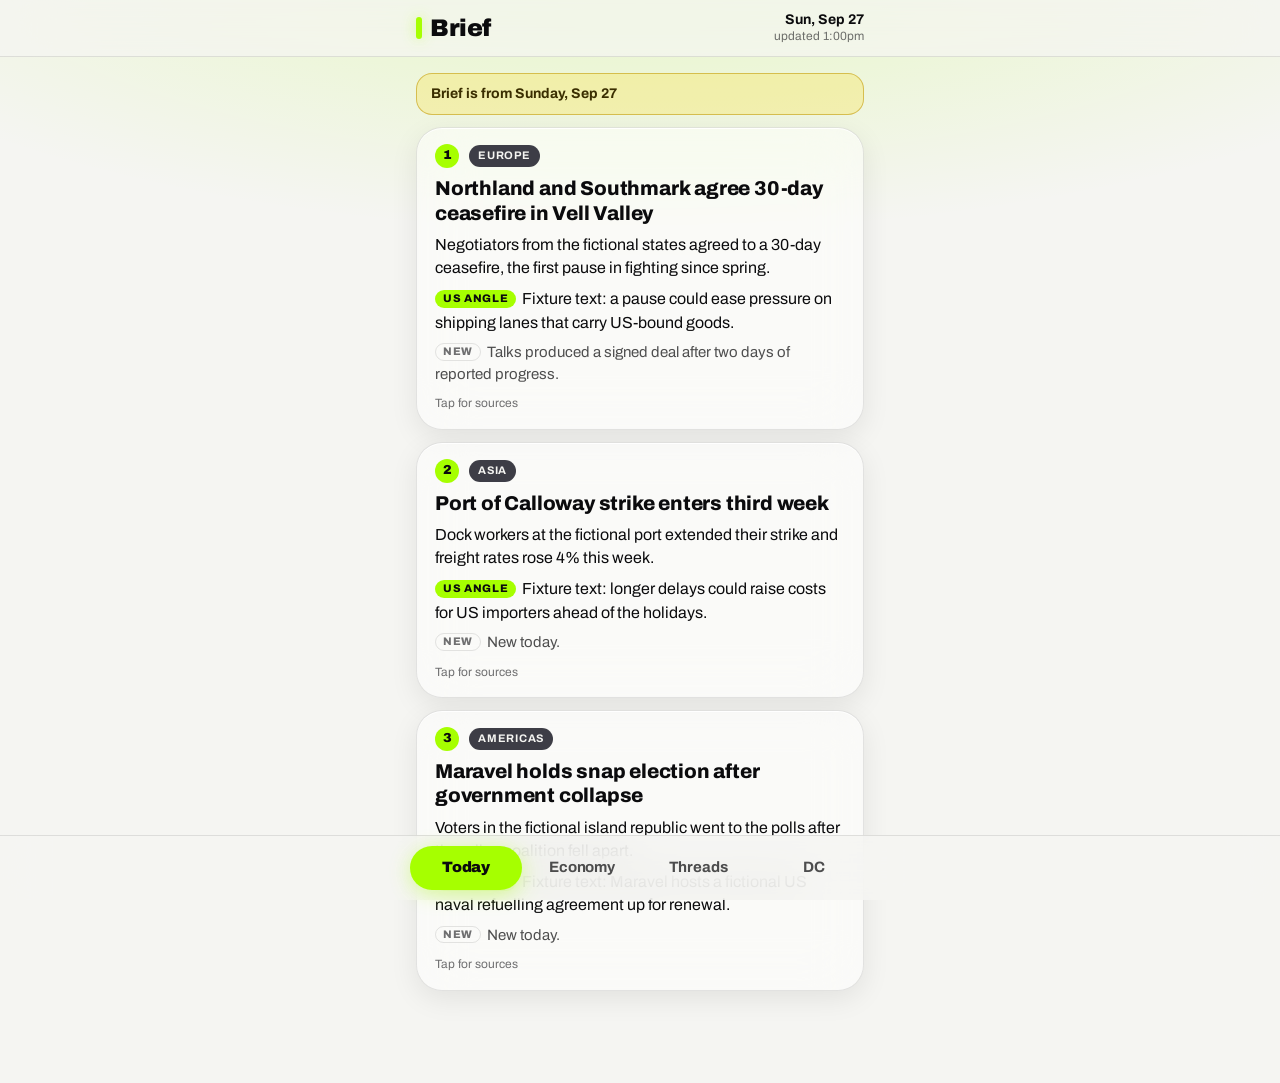
==== docs/index.html @ c48db431 "Brief v0.1: no-build phone PWA + zero-dep morning job + Actions cron - docs/: vanilla PWA (Today / E" ====
<!doctype html>
<html lang="en">
  <head>
    <meta charset="UTF-8" />
    <meta name="viewport" content="width=device-width, initial-scale=1, viewport-fit=cover" />
    <title>Brief</title>
    <meta name="description" content="A two-minute read: world news through a US lens, the economy, and running threads." />

    <!-- iOS home-screen web app -->
    <meta name="apple-mobile-web-app-capable" content="yes" />
    <meta name="mobile-web-app-capable" content="yes" />
    <meta name="apple-mobile-web-app-status-bar-style" content="black-translucent" />
    <meta name="apple-mobile-web-app-title" content="Brief" />
    <link rel="apple-touch-icon" sizes="180x180" href="./apple-touch-icon.png" />
    <link rel="icon" type="image/svg+xml" href="./icon.svg" />
    <link rel="icon" type="image/png" sizes="192x192" href="./icon-192.png" />
    <link rel="manifest" href="./manifest.webmanifest" />

    <meta name="theme-color" content="#F5F5F2" media="(prefers-color-scheme: light)" />
    <meta name="theme-color" content="#0B0B0D" media="(prefers-color-scheme: dark)" />

    <!-- Archivo (variable 400–900) everywhere -->
    <link rel="preconnect" href="https://fonts.googleapis.com" />
    <link rel="preconnect" href="https://fonts.gstatic.com" crossorigin />
    <link
      rel="stylesheet"
      href="https://fonts.googleapis.com/css2?family=Archivo:wght@400..900&display=swap"
    />

    <!-- Debug override (?theme=light|dark) applied before first paint. -->
    <script>
      (function () {
        try {
          var t = new URLSearchParams(location.search).get('theme');
          if (t === 'light' || t === 'dark') document.documentElement.setAttribute('data-theme', t);
        } catch (e) {}
      })();
    </script>

    <link rel="stylesheet" href="./styles.css" />
    <script type="module" src="./app.js"></script>
  </head>
  <body>
    <header class="top">
      <div class="top-inner">
        <div class="wordmark"><span class="wordmark-bar" aria-hidden="true"></span>Brief</div>
        <div class="stamp" id="stamp" aria-live="polite">
          <span class="stamp-date" id="stamp-date"></span>
          <span class="stamp-updated" id="stamp-updated"></span>
        </div>
      </div>
    </header>

    <main id="main" class="column" tabindex="-1">
      <div id="banner"></div>
      <div id="view" role="tabpanel" aria-live="polite">
        <div class="skeleton" aria-label="Loading">
          <div class="sk-card"></div>
          <div class="sk-card"></div>
          <div class="sk-card"></div>
        </div>
      </div>
    </main>

    <nav class="tabbar" aria-label="Sections">
      <div class="tabbar-inner" role="tablist" id="tablist"></div>
    </nav>

    <noscript><p class="column">Brief needs JavaScript to load today's items.</p></noscript>
  </body>
</html>
---- docs/styles.css ----
/* Brief — Dartfrog: matte neutrals, one Crystal Lime accent, glass surfaces. */

:root {
  color-scheme: dark;
  --bg: #0B0B0D;
  --ink: #1C1C21;
  --rock: #3D3D46;
  --text: #F5F5F2;
  --muted: rgba(245, 245, 242, 0.72);
  --faint: rgba(245, 245, 242, 0.56);
  --lime: #A6FF00;
  --lime-rgb: 166, 255, 0;
  --on-lime: #0B0B0D;
  --accent-text: #A6FF00;            /* lime used as text: only legible on dark */
  --yellow: #FFD500;
  --warn-bg: rgba(255, 213, 0, 0.10);
  --warn-border: rgba(255, 213, 0, 0.45);
  --warn-text: #FFD500;
  --glass-bg: rgba(255, 255, 255, 0.06);
  --glass-border: rgba(255, 255, 255, 0.14);
  --glass-edge: rgba(255, 255, 255, 0.22);
  --glass-shadow: 0 8px 32px rgba(0, 0, 0, 0.45);
  --bar-bg: rgba(11, 11, 13, 0.72);
  --track: rgba(255, 255, 255, 0.08);
  --hair: rgba(255, 255, 255, 0.10);
  --glow: rgba(166, 255, 0, 0.07);
  --chip-bg: #3D3D46;
  --chip-text: #F5F5F2;
  --radius: 26px;
  --tabbar-h: 64px;
  --font: "Archivo", system-ui, -apple-system, "Segoe UI", Roboto, sans-serif;
}

@media (prefers-color-scheme: light) {
  :root:not([data-theme="dark"]) {
    color-scheme: light;
    --bg: #F5F5F2;
    --ink: #FFFFFF;
    --text: #0B0B0D;
    --muted: rgba(11, 11, 13, 0.72);
    --faint: rgba(11, 11, 13, 0.58);
    --accent-text: #0B0B0D;
    --warn-bg: rgba(255, 213, 0, 0.22);
    --warn-border: rgba(191, 150, 0, 0.55);
    --warn-text: #3A2E00;
    --glass-bg: rgba(255, 255, 255, 0.5);
    --glass-border: rgba(11, 11, 13, 0.10);
    --glass-edge: rgba(255, 255, 255, 0.9);
    --glass-shadow: 0 8px 28px rgba(11, 11, 13, 0.08);
    --bar-bg: rgba(245, 245, 242, 0.78);
    --track: rgba(11, 11, 13, 0.08);
    --hair: rgba(11, 11, 13, 0.10);
    --glow: rgba(166, 255, 0, 0.22);
  }
}

:root[data-theme="light"] {
  color-scheme: light;
  --bg: #F5F5F2;
  --ink: #FFFFFF;
  --text: #0B0B0D;
  --muted: rgba(11, 11, 13, 0.72);
  --faint: rgba(11, 11, 13, 0.58);
  --accent-text: #0B0B0D;
  --warn-bg: rgba(255, 213, 0, 0.22);
  --warn-border: rgba(191, 150, 0, 0.55);
  --warn-text: #3A2E00;
  --glass-bg: rgba(255, 255, 255, 0.5);
  --glass-border: rgba(11, 11, 13, 0.10);
  --glass-edge: rgba(255, 255, 255, 0.9);
  --glass-shadow: 0 8px 28px rgba(11, 11, 13, 0.08);
  --bar-bg: rgba(245, 245, 242, 0.78);
  --track: rgba(11, 11, 13, 0.08);
  --hair: rgba(11, 11, 13, 0.10);
  --glow: rgba(166, 255, 0, 0.22);
}

*, *::before, *::after { box-sizing: border-box; }

html { -webkit-text-size-adjust: 100%; text-size-adjust: 100%; }

body {
  margin: 0;
  min-height: 100vh;
  min-height: 100dvh;
  background: var(--bg);
  background-image: radial-gradient(120% 60% at 50% -10%, var(--glow), transparent 60%);
  background-attachment: fixed;
  color: var(--text);
  font-family: var(--font);
  font-size: 16px;
  line-height: 1.45;
  overflow-x: hidden;
  -webkit-tap-highlight-color: transparent;
}

a { color: inherit; }

:focus-visible {
  outline: 2px solid var(--lime);
  outline-offset: 2px;
  border-radius: 10px;
}

.column {
  width: 100%;
  max-width: 480px;
  margin: 0 auto;
  padding: 0 16px;
}

/* ---------- Header ---------- */

.top {
  position: sticky;
  top: 0;
  z-index: 10;
  background: var(--bar-bg);
  -webkit-backdrop-filter: blur(24px) saturate(1.5);
  backdrop-filter: blur(24px) saturate(1.5);
  border-bottom: 1px solid var(--hair);
  padding-top: env(safe-area-inset-top);
}

.top-inner {
  max-width: 480px;
  margin: 0 auto;
  padding: 10px 16px;
  min-height: 56px;
  display: flex;
  align-items: center;
  justify-content: space-between;
  gap: 12px;
}

.wordmark {
  display: flex;
  align-items: center;
  gap: 8px;
  font-weight: 900;
  font-size: 24px;
  letter-spacing: -0.02em;
}

.wordmark-bar {
  width: 6px;
  height: 22px;
  border-radius: 3px;
  background: var(--lime);
  box-shadow: 0 0 14px rgba(var(--lime-rgb), 0.45);
}

.stamp {
  display: flex;
  flex-direction: column;
  align-items: flex-end;
  line-height: 1.2;
  text-align: right;
  min-width: 0;
}

.stamp-date { font-weight: 700; font-size: 14px; }
.stamp-updated { font-size: 12px; color: var(--faint); }

/* ---------- Main ---------- */

main.column {
  padding-top: 16px;
  padding-bottom: calc(var(--tabbar-h) + env(safe-area-inset-bottom) + 28px);
  outline: none;
}

.section-title {
  margin: 22px 4px 10px;
  font-size: 13px;
  font-weight: 800;
  letter-spacing: 0.08em;
  text-transform: uppercase;
  color: var(--faint);
}
.section-title:first-child { margin-top: 4px; }

.stack { display: flex; flex-direction: column; gap: 12px; }

/* ---------- Glass ---------- */

.glass {
  background: var(--glass-bg);
  border: 1px solid var(--glass-border);
  border-radius: var(--radius);
  -webkit-backdrop-filter: blur(28px) saturate(1.5);
  backdrop-filter: blur(28px) saturate(1.5);
  box-shadow: var(--glass-shadow), inset 0 1px 0 var(--glass-edge);
}

/* ---------- News card ---------- */

.card {
  position: relative;
  padding: 16px 18px 16px;
  cursor: pointer;
  transition: opacity 0.2s ease, transform 0.15s ease;
}
.card.seen { opacity: 0.72; }
.card:active { transform: scale(0.99); }

.card-meta {
  display: flex;
  align-items: center;
  gap: 10px;
  margin-bottom: 8px;
}

.num {
  display: inline-grid;
  place-items: center;
  width: 24px;
  height: 24px;
  border-radius: 50%;
  background: var(--lime);
  color: var(--on-lime);
  font-weight: 900;
  font-size: 13px;
  line-height: 1;
  flex: none;
}

.chip {
  display: inline-block;
  padding: 3px 9px;
  border-radius: 100px;
  background: var(--chip-bg);
  color: var(--chip-text);
  font-size: 11px;
  font-weight: 700;
  letter-spacing: 0.07em;
  text-transform: uppercase;
  white-space: nowrap;
}

.card-toggle {
  display: block;
  width: 100%;
  margin: 0;
  padding: 0;
  border: 0;
  background: none;
  color: inherit;
  font: inherit;
  text-align: left;
  cursor: pointer;
}

.headline {
  display: block;
  font-size: 20px;
  font-weight: 800;
  line-height: 1.22;
  letter-spacing: -0.01em;
  overflow-wrap: anywhere;
}

.card p { margin: 8px 0 0; overflow-wrap: anywhere; }

.what { color: var(--text); }

.angle { color: var(--text); }
.label {
  display: inline-block;
  margin-right: 6px;
  padding: 1px 8px;
  border-radius: 100px;
  font-size: 11px;
  font-weight: 800;
  letter-spacing: 0.06em;
  text-transform: uppercase;
  vertical-align: 2px;
}
.label-lime { background: var(--lime); color: var(--on-lime); }
.label-quiet { border: 1px solid var(--hair); color: var(--faint); padding: 0 7px; }

.new { color: var(--muted); font-size: 15px; }

.more-hint {
  display: block;
  margin-top: 10px;
  font-size: 12px;
  color: var(--faint);
}
.card.open .more-hint { display: none; }

.sources {
  display: none;
  margin: 12px 0 0;
  padding: 10px 0 0;
  border-top: 1px solid var(--hair);
  list-style: none;
}
.card.open .sources { display: block; }

.sources a {
  display: flex;
  flex-direction: column;
  justify-content: center;
  min-height: 44px;
  padding: 6px 0;
  text-decoration: none;
}
.sources .outlet { font-weight: 800; font-size: 14px; }
.sources .outlet::after { content: " ↗"; color: var(--faint); font-weight: 600; }
.sources .src-title { font-size: 13px; color: var(--muted); overflow-wrap: anywhere; }

/* ---------- Economy ---------- */

.read-card { padding: 16px 18px; font-size: 16px; }
.read-card p { margin: 0; }

.grid {
  display: grid;
  grid-template-columns: repeat(2, minmax(0, 1fr));
  gap: 10px;
}

.tile {
  padding: 12px 14px;
  border-radius: 20px;
  min-width: 0;
}
.tile-label {
  font-size: 12px;
  font-weight: 700;
  letter-spacing: 0.04em;
  text-transform: uppercase;
  line-height: 1.25;
  color: var(--faint);
  overflow-wrap: anywhere;
}
.tile-value {
  margin-top: 2px;
  font-size: 26px;
  font-weight: 900;
  letter-spacing: -0.02em;
  line-height: 1.1;
  overflow-wrap: anywhere;
}
.tile-value.long { font-size: 21px; }
.tile-unit { font-size: 0.62em; font-weight: 700; margin-left: 1px; color: var(--muted); }
.tile-row {
  display: flex;
  justify-content: space-between;
  align-items: baseline;
  gap: 6px;
  margin-top: 4px;
  font-size: 12px;
  color: var(--faint);
}
.tile-change { font-weight: 800; color: var(--text); white-space: nowrap; }
.tile-note { margin-top: 4px; font-size: 12.5px; line-height: 1.3; color: var(--muted); }

.fed { padding: 16px 18px; }
.fed-head { display: flex; justify-content: space-between; align-items: baseline; gap: 8px; }
.fed-title { font-weight: 800; font-size: 17px; }
.fed-date { font-size: 13px; color: var(--muted); white-space: nowrap; }
.odds { list-style: none; margin: 12px 0 0; padding: 0; display: flex; flex-direction: column; gap: 10px; }
.odd-top { display: flex; justify-content: space-between; font-size: 14px; margin-bottom: 4px; }
.odd-top b { font-weight: 800; }
.bar {
  height: 10px;
  border-radius: 100px;
  background: var(--track);
  box-shadow: inset 0 0 0 1px var(--hair);
  overflow: hidden;
}
.bar-fill {
  height: 100%;
  border-radius: 100px;
  background: var(--lime);
  box-shadow: 0 0 12px rgba(var(--lime-rgb), 0.4);
}
.fed-note { margin: 12px 0 0; font-size: 14px; color: var(--muted); }
.fed-empty { margin: 10px 0 0; font-size: 14px; color: var(--faint); }

.week { padding: 4px 18px; }
.week-row {
  display: grid;
  grid-template-columns: 56px minmax(0, 1fr);
  gap: 12px;
  padding: 12px 0;
  border-top: 1px solid var(--hair);
}
.week-row:first-child { border-top: 0; }
.week-date { font-weight: 800; font-size: 13px; line-height: 1.25; }
.week-date span { display: block; font-weight: 600; color: var(--faint); font-size: 12px; }
.week-event { font-weight: 700; }
.week-why { font-size: 14px; color: var(--muted); }

/* ---------- Threads ---------- */

.thread { padding: 0; }
.thread-toggle {
  display: block;
  width: 100%;
  min-height: 44px;
  padding: 14px 18px;
  border: 0;
  background: none;
  color: inherit;
  font: inherit;
  text-align: left;
  cursor: pointer;
  border-radius: var(--radius);
}
.thread-title {
  display: flex;
  align-items: center;
  gap: 8px;
  font-weight: 800;
  font-size: 17px;
  line-height: 1.25;
}
.dot {
  width: 9px;
  height: 9px;
  border-radius: 50%;
  background: var(--lime);
  box-shadow: 0 0 10px rgba(var(--lime-rgb), 0.7);
  flex: none;
}
.thread-summary { display: block; margin-top: 6px; font-size: 15px; color: var(--muted); overflow-wrap: anywhere; }
.thread-moved { display: block; margin-top: 8px; font-size: 12px; color: var(--faint); }
.thread.dormant { opacity: 0.66; }

.timeline {
  display: none;
  list-style: none;
  margin: 0 18px;
  padding: 4px 0 16px 0;
  border-top: 1px solid var(--hair);
}
.thread.open .timeline { display: block; }
.timeline li {
  position: relative;
  padding: 10px 0 2px 20px;
}
.timeline li::before {
  content: "";
  position: absolute;
  left: 3px;
  top: 16px;
  width: 7px;
  height: 7px;
  border-radius: 50%;
  background: var(--rock);
  box-shadow: 0 0 0 2px var(--bg);
}
.timeline li:first-child::before { background: var(--lime); }
.timeline li::after {
  content: "";
  position: absolute;
  left: 6px;
  top: 24px;
  bottom: -12px;
  width: 1px;
  background: var(--hair);
}
.timeline li:last-child::after { display: none; }
.tl-date { font-size: 12px; font-weight: 700; color: var(--faint); }
.tl-text { font-size: 15px; overflow-wrap: anywhere; }
.tl-text a { text-decoration-color: rgba(var(--lime-rgb), 0.8); text-underline-offset: 3px; text-decoration-thickness: 2px; }

/* ---------- Banner, states ---------- */

.banner {
  margin-bottom: 12px;
  padding: 10px 14px;
  border-radius: 16px;
  background: var(--warn-bg);
  border: 1px solid var(--warn-border);
  color: var(--warn-text);
  font-size: 14px;
  font-weight: 700;
}

.notice { padding: 20px 18px; }
.notice h2 { margin: 0 0 6px; font-size: 18px; font-weight: 800; }
.notice p { margin: 0; color: var(--muted); }
.btn {
  margin-top: 14px;
  min-height: 44px;
  padding: 0 20px;
  border: 0;
  border-radius: 100px;
  background: var(--lime);
  color: var(--on-lime);
  font: inherit;
  font-weight: 800;
  cursor: pointer;
  box-shadow: 0 4px 20px rgba(var(--lime-rgb), 0.4);
}

.empty { padding: 16px 18px; color: var(--faint); font-size: 15px; }

.skeleton { display: flex; flex-direction: column; gap: 12px; }
.sk-card {
  height: 170px;
  border-radius: var(--radius);
  background: linear-gradient(100deg, var(--track) 30%, var(--hair) 50%, var(--track) 70%);
  background-size: 300% 100%;
  animation: shimmer 1.4s linear infinite;
}
@keyframes shimmer { to { background-position: -300% 0; } }

/* ---------- Tab bar ---------- */

.tabbar {
  position: fixed;
  left: 0;
  right: 0;
  bottom: 0;
  z-index: 10;
  background: var(--bar-bg);
  -webkit-backdrop-filter: blur(24px) saturate(1.5);
  backdrop-filter: blur(24px) saturate(1.5);
  border-top: 1px solid var(--hair);
  padding-bottom: env(safe-area-inset-bottom);
}
.tabbar-inner {
  max-width: 480px;
  margin: 0 auto;
  height: var(--tabbar-h);
  padding: 0 10px;
  display: flex;
  align-items: center;
  gap: 4px;
}
.tab {
  flex: 1 1 0;
  min-width: 0;
  min-height: 44px;
  padding: 0 4px;
  border: 0;
  border-radius: 100px;
  background: transparent;
  color: var(--muted);
  font: inherit;
  font-size: 15px;
  letter-spacing: -0.01em;
  font-weight: 700;
  cursor: pointer;
  white-space: nowrap;
  transition: background-color 0.15s ease, color 0.15s ease;
}
.tab[aria-selected="true"] {
  background: var(--lime);
  color: var(--on-lime);
  font-weight: 900;
  box-shadow: 0 4px 20px rgba(var(--lime-rgb), 0.35);
}

@media (max-width: 374px) {
  .tab { font-size: 14px; }
  .tab[aria-selected="true"] { font-weight: 800; }
}

@media (prefers-reduced-motion: reduce) {
  *, *::before, *::after {
    animation: none !important;
    transition: none !important;
  }
  .card:active { transform: none; }
}

.sr-only {
  position: absolute;
  width: 1px;
  height: 1px;
  overflow: hidden;
  clip: rect(0 0 0 0);
  white-space: nowrap;
}
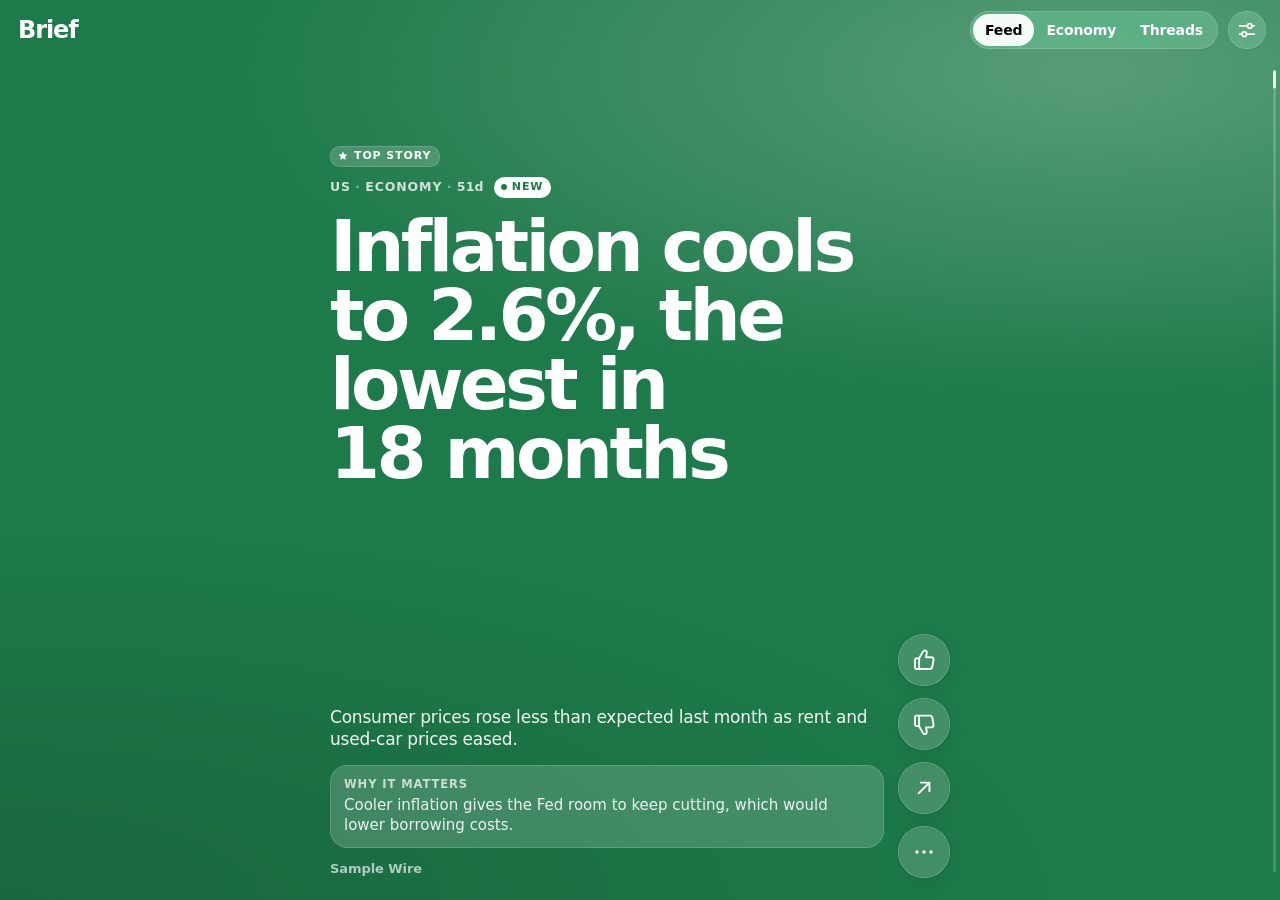
==== commit 6256341f: "Brief v2 variant C: Poster feed (keynote/Memories-style bold color-field cards) Full-screen scroll-s" ====
--- a/docs/index.html
+++ b/docs/index.html
@@ -4,7 +4,7 @@
     <meta charset="UTF-8" />
     <meta name="viewport" content="width=device-width, initial-scale=1, viewport-fit=cover" />
     <title>Brief</title>
-    <meta name="description" content="A two-minute read: world news through a US lens, the economy, and running threads." />
+    <meta name="description" content="A news feed you can doomscroll: bold cards, three drops a day, ranked on your phone by your votes." />
 
     <!-- iOS home-screen web app -->
     <meta name="apple-mobile-web-app-capable" content="yes" />
@@ -16,23 +16,17 @@
     <link rel="icon" type="image/png" sizes="192x192" href="./icon-192.png" />
     <link rel="manifest" href="./manifest.webmanifest" />
 
-    <meta name="theme-color" content="#F5F5F2" media="(prefers-color-scheme: light)" />
-    <meta name="theme-color" content="#0B0B0D" media="(prefers-color-scheme: dark)" />
+    <meta name="theme-color" content="#F2F2F7" media="(prefers-color-scheme: light)" />
+    <meta name="theme-color" content="#000000" media="(prefers-color-scheme: dark)" />
 
-    <!-- Archivo (variable 400–900) everywhere -->
-    <link rel="preconnect" href="https://fonts.googleapis.com" />
-    <link rel="preconnect" href="https://fonts.gstatic.com" crossorigin />
-    <link
-      rel="stylesheet"
-      href="https://fonts.googleapis.com/css2?family=Archivo:wght@400..900&display=swap"
-    />
-
-    <!-- Debug override (?theme=light|dark) applied before first paint. -->
+    <!-- Debug override (?theme=light|dark) + motion flag, applied before first paint. -->
     <script>
       (function () {
         try {
           var t = new URLSearchParams(location.search).get('theme');
           if (t === 'light' || t === 'dark') document.documentElement.setAttribute('data-theme', t);
+          var rm = window.matchMedia && window.matchMedia('(prefers-reduced-motion: reduce)').matches;
+          if (!rm) document.documentElement.classList.add('motion');
         } catch (e) {}
       })();
     </script>
@@ -40,32 +34,37 @@
     <link rel="stylesheet" href="./styles.css" />
     <script type="module" src="./app.js"></script>
   </head>
-  <body>
-    <header class="top">
-      <div class="top-inner">
-        <div class="wordmark"><span class="wordmark-bar" aria-hidden="true"></span>Brief</div>
-        <div class="stamp" id="stamp" aria-live="polite">
-          <span class="stamp-date" id="stamp-date"></span>
-          <span class="stamp-updated" id="stamp-updated"></span>
-        </div>
+  <body data-tab="feed" data-ink="light">
+    <header class="chrome" id="chrome">
+      <div class="chrome-row">
+        <div class="wordmark">Brief</div>
+        <nav class="seg" role="tablist" id="tabs" aria-label="Sections">
+          <button role="tab" type="button" data-tab="feed">Feed</button>
+          <button role="tab" type="button" data-tab="economy">Economy</button>
+          <button role="tab" type="button" data-tab="threads">Threads</button>
+        </nav>
+        <button class="gear" type="button" id="gear" aria-label="Settings">
+          <svg viewBox="0 0 24 24" aria-hidden="true"><path d="M4 7.5h8.5M17.5 7.5H20M4 16.5h2.5M11.5 16.5H20"/><circle cx="15" cy="7.5" r="2.5"/><circle cx="9" cy="16.5" r="2.5"/></svg>
+        </button>
       </div>
     </header>
 
-    <main id="main" class="column" tabindex="-1">
-      <div id="banner"></div>
-      <div id="view" role="tabpanel" aria-live="polite">
-        <div class="skeleton" aria-label="Loading">
-          <div class="sk-card"></div>
-          <div class="sk-card"></div>
-          <div class="sk-card"></div>
-        </div>
-      </div>
+    <div class="progress" id="progress" aria-hidden="true"><div class="progress-fill" id="progress-fill"></div></div>
+
+    <main id="feed" class="feed" aria-label="Feed" tabindex="-1">
+      <article class="card loading" aria-label="Loading"><div class="poster"><div class="hl"><div class="hl-t">Brief</div></div></div></article>
     </main>
+    <section id="economy" class="page" aria-label="Economy" hidden></section>
+    <section id="threads" class="page" aria-label="Threads" hidden></section>
 
-    <nav class="tabbar" aria-label="Sections">
-      <div class="tabbar-inner" role="tablist" id="tablist"></div>
-    </nav>
+    <div class="scrim" id="scrim" hidden></div>
+    <div class="sheet" id="sheet" role="dialog" aria-modal="true" aria-label="Details" hidden>
+      <div class="sheet-grab" id="sheet-grab"><span></span></div>
+      <div class="sheet-body" id="sheet-body"></div>
+    </div>
 
-    <noscript><p class="column">Brief needs JavaScript to load today's items.</p></noscript>
+    <div class="toast" id="toast" role="status" aria-live="polite"></div>
+
+    <noscript><p style="padding:96px 20px">Brief needs JavaScript to load the feed.</p></noscript>
   </body>
 </html>
--- a/docs/styles.css
+++ b/docs/styles.css
@@ -1,580 +1,823 @@
-/* Brief — Dartfrog: matte neutrals, one Crystal Lime accent, glass surfaces. */
+/* Brief v2 — "Poster": every card is a keynote slide. Huge type on a rich color field.
+   Light mode = solid color fields. Dark mode = black fields, topic color moves into the headline.
+   Animate transform + opacity only. */
 
 :root {
+  --font: -apple-system, BlinkMacSystemFont, "SF Pro Display", "SF Pro Text", system-ui, sans-serif;
+  --safe-t: env(safe-area-inset-top, 0px);
+  --safe-b: env(safe-area-inset-bottom, 0px);
+  --safe-l: env(safe-area-inset-left, 0px);
+  --safe-r: env(safe-area-inset-right, 0px);
+  --chrome-h: 52px;
+  --spring: cubic-bezier(0.2, 1.25, 0.35, 1);
+  --spring-soft: cubic-bezier(0.22, 1.08, 0.36, 1);
+  --ease-out: cubic-bezier(0.22, 0.61, 0.36, 1);
+
+  /* System semantic colors (light) */
+  --bg: #f2f2f7;
+  --group: #ffffff;
+  --label: #000000;
+  --label2: rgba(60, 60, 67, 0.62);
+  --label3: rgba(60, 60, 67, 0.32);
+  --fill: rgba(118, 118, 128, 0.12);
+  --hair: rgba(60, 60, 67, 0.16);
+  --sheet-bg: rgba(242, 242, 247, 0.9);
+  --sheet-group: #ffffff;
+  --link: #0a64d8;
+  --good: #1f8a4c;
+  --bad: #c9302c;
+
+  /* The poster palette — iPhone/iMac-lineup inspired: saturated, refined, never neon. */
+  --p-blue: #2352c6;
+  --p-green: #1d7a4a;
+  --p-purple: #5a3db5;
+  --p-orange: #e2622a;
+  --p-red: #b3262e;
+  --p-teal: #11727f;
+  --p-pink: #d24a80;
+  --p-yellow: #f3c234;
+  --p-silver: #e4e5e9;
+
+  /* Dark-mode headline tones for the same families */
+  --d-blue: #78a2ff;
+  --d-green: #57d48f;
+  --d-purple: #b9a2ff;
+  --d-orange: #ffa064;
+  --d-red: #ff6e66;
+  --d-teal: #5ed3df;
+  --d-pink: #ff88b6;
+  --d-yellow: #ffd84f;
+  --d-silver: #e6e7eb;
+
+  color-scheme: light;
+}
+
+@media (prefers-color-scheme: dark) {
+  :root:not([data-theme="light"]) {
+    --bg: #000000;
+    --group: #1c1c1e;
+    --label: #ffffff;
+    --label2: rgba(235, 235, 245, 0.62);
+    --label3: rgba(235, 235, 245, 0.3);
+    --fill: rgba(118, 118, 128, 0.24);
+    --hair: rgba(84, 84, 88, 0.6);
+    --sheet-bg: rgba(28, 28, 30, 0.92);
+    --sheet-group: #2c2c2e;
+    --link: #4a9dff;
+    --good: #4fd08a;
+    --bad: #ff6961;
+    color-scheme: dark;
+  }
+}
+:root[data-theme="dark"] {
+  --bg: #000000;
+  --group: #1c1c1e;
+  --label: #ffffff;
+  --label2: rgba(235, 235, 245, 0.62);
+  --label3: rgba(235, 235, 245, 0.3);
+  --fill: rgba(118, 118, 128, 0.24);
+  --hair: rgba(84, 84, 88, 0.6);
+  --sheet-bg: rgba(28, 28, 30, 0.92);
+  --sheet-group: #2c2c2e;
+  --link: #4a9dff;
+  --good: #4fd08a;
+  --bad: #ff6961;
   color-scheme: dark;
-  --bg: #0B0B0D;
-  --ink: #1C1C21;
-  --rock: #3D3D46;
-  --text: #F5F5F2;
-  --muted: rgba(245, 245, 242, 0.72);
-  --faint: rgba(245, 245, 242, 0.56);
-  --lime: #A6FF00;
-  --lime-rgb: 166, 255, 0;
-  --on-lime: #0B0B0D;
-  --accent-text: #A6FF00;            /* lime used as text: only legible on dark */
-  --yellow: #FFD500;
-  --warn-bg: rgba(255, 213, 0, 0.10);
-  --warn-border: rgba(255, 213, 0, 0.45);
-  --warn-text: #FFD500;
-  --glass-bg: rgba(255, 255, 255, 0.06);
-  --glass-border: rgba(255, 255, 255, 0.14);
-  --glass-edge: rgba(255, 255, 255, 0.22);
-  --glass-shadow: 0 8px 32px rgba(0, 0, 0, 0.45);
-  --bar-bg: rgba(11, 11, 13, 0.72);
-  --track: rgba(255, 255, 255, 0.08);
-  --hair: rgba(255, 255, 255, 0.10);
-  --glow: rgba(166, 255, 0, 0.07);
-  --chip-bg: #3D3D46;
-  --chip-text: #F5F5F2;
-  --radius: 26px;
-  --tabbar-h: 64px;
-  --font: "Archivo", system-ui, -apple-system, "Segoe UI", Roboto, sans-serif;
-}
-
-@media (prefers-color-scheme: light) {
-  :root:not([data-theme="dark"]) {
-    color-scheme: light;
-    --bg: #F5F5F2;
-    --ink: #FFFFFF;
-    --text: #0B0B0D;
-    --muted: rgba(11, 11, 13, 0.72);
-    --faint: rgba(11, 11, 13, 0.58);
-    --accent-text: #0B0B0D;
-    --warn-bg: rgba(255, 213, 0, 0.22);
-    --warn-border: rgba(191, 150, 0, 0.55);
-    --warn-text: #3A2E00;
-    --glass-bg: rgba(255, 255, 255, 0.5);
-    --glass-border: rgba(11, 11, 13, 0.10);
-    --glass-edge: rgba(255, 255, 255, 0.9);
-    --glass-shadow: 0 8px 28px rgba(11, 11, 13, 0.08);
-    --bar-bg: rgba(245, 245, 242, 0.78);
-    --track: rgba(11, 11, 13, 0.08);
-    --hair: rgba(11, 11, 13, 0.10);
-    --glow: rgba(166, 255, 0, 0.22);
-  }
-}
-
-:root[data-theme="light"] {
-  color-scheme: light;
-  --bg: #F5F5F2;
-  --ink: #FFFFFF;
-  --text: #0B0B0D;
-  --muted: rgba(11, 11, 13, 0.72);
-  --faint: rgba(11, 11, 13, 0.58);
-  --accent-text: #0B0B0D;
-  --warn-bg: rgba(255, 213, 0, 0.22);
-  --warn-border: rgba(191, 150, 0, 0.55);
-  --warn-text: #3A2E00;
-  --glass-bg: rgba(255, 255, 255, 0.5);
-  --glass-border: rgba(11, 11, 13, 0.10);
-  --glass-edge: rgba(255, 255, 255, 0.9);
-  --glass-shadow: 0 8px 28px rgba(11, 11, 13, 0.08);
-  --bar-bg: rgba(245, 245, 242, 0.78);
-  --track: rgba(11, 11, 13, 0.08);
-  --hair: rgba(11, 11, 13, 0.10);
-  --glow: rgba(166, 255, 0, 0.22);
-}
-
-*, *::before, *::after { box-sizing: border-box; }
-
-html { -webkit-text-size-adjust: 100%; text-size-adjust: 100%; }
-
+}
+
+* { box-sizing: border-box; }
+html, body { margin: 0; height: 100%; }
 body {
-  margin: 0;
-  min-height: 100vh;
-  min-height: 100dvh;
   background: var(--bg);
-  background-image: radial-gradient(120% 60% at 50% -10%, var(--glow), transparent 60%);
-  background-attachment: fixed;
-  color: var(--text);
+  color: var(--label);
   font-family: var(--font);
-  font-size: 16px;
-  line-height: 1.45;
-  overflow-x: hidden;
-  -webkit-tap-highlight-color: transparent;
-}
-
-a { color: inherit; }
-
-:focus-visible {
-  outline: 2px solid var(--lime);
-  outline-offset: 2px;
-  border-radius: 10px;
-}
-
-.column {
-  width: 100%;
-  max-width: 480px;
-  margin: 0 auto;
-  padding: 0 16px;
-}
-
-/* ---------- Header ---------- */
-
-.top {
-  position: sticky;
-  top: 0;
-  z-index: 10;
-  background: var(--bar-bg);
-  -webkit-backdrop-filter: blur(24px) saturate(1.5);
-  backdrop-filter: blur(24px) saturate(1.5);
-  border-bottom: 1px solid var(--hair);
-  padding-top: env(safe-area-inset-top);
-}
-
-.top-inner {
-  max-width: 480px;
-  margin: 0 auto;
-  padding: 10px 16px;
-  min-height: 56px;
-  display: flex;
-  align-items: center;
-  justify-content: space-between;
-  gap: 12px;
-}
-
-.wordmark {
-  display: flex;
-  align-items: center;
-  gap: 8px;
-  font-weight: 900;
-  font-size: 24px;
-  letter-spacing: -0.02em;
-}
-
-.wordmark-bar {
-  width: 6px;
-  height: 22px;
-  border-radius: 3px;
-  background: var(--lime);
-  box-shadow: 0 0 14px rgba(var(--lime-rgb), 0.45);
-}
-
-.stamp {
-  display: flex;
-  flex-direction: column;
-  align-items: flex-end;
-  line-height: 1.2;
-  text-align: right;
-  min-width: 0;
-}
-
-.stamp-date { font-weight: 700; font-size: 14px; }
-.stamp-updated { font-size: 12px; color: var(--faint); }
-
-/* ---------- Main ---------- */
-
-main.column {
-  padding-top: 16px;
-  padding-bottom: calc(var(--tabbar-h) + env(safe-area-inset-bottom) + 28px);
-  outline: none;
-}
-
-.section-title {
-  margin: 22px 4px 10px;
-  font-size: 13px;
-  font-weight: 800;
-  letter-spacing: 0.08em;
-  text-transform: uppercase;
-  color: var(--faint);
-}
-.section-title:first-child { margin-top: 4px; }
-
-.stack { display: flex; flex-direction: column; gap: 12px; }
-
-/* ---------- Glass ---------- */
-
-.glass {
-  background: var(--glass-bg);
-  border: 1px solid var(--glass-border);
-  border-radius: var(--radius);
-  -webkit-backdrop-filter: blur(28px) saturate(1.5);
-  backdrop-filter: blur(28px) saturate(1.5);
-  box-shadow: var(--glass-shadow), inset 0 1px 0 var(--glass-edge);
-}
-
-/* ---------- News card ---------- */
-
-.card {
-  position: relative;
-  padding: 16px 18px 16px;
-  cursor: pointer;
-  transition: opacity 0.2s ease, transform 0.15s ease;
-}
-.card.seen { opacity: 0.72; }
-.card:active { transform: scale(0.99); }
-
-.card-meta {
+  font-size: 17px;
+  line-height: 1.35;
+  -webkit-font-smoothing: antialiased;
+  -webkit-text-size-adjust: 100%;
+  overflow: hidden;
+  overscroll-behavior: none;
+}
+button { font: inherit; color: inherit; background: none; border: 0; padding: 0; cursor: pointer; -webkit-tap-highlight-color: transparent; }
+a { color: inherit; -webkit-tap-highlight-color: transparent; }
+svg { display: block; }
+[hidden] { display: none !important; }
+.sr-only { position: absolute; width: 1px; height: 1px; overflow: hidden; clip: rect(0 0 0 0); white-space: nowrap; }
+
+/* ------------------------------------------------------------------ chrome */
+
+.chrome {
+  position: fixed;
+  z-index: 30;
+  top: 0; left: 0; right: 0;
+  padding: calc(var(--safe-t) + 8px) calc(var(--safe-r) + 14px) 0 calc(var(--safe-l) + 18px);
+  transition: opacity 0.35s var(--ease-out), transform 0.45s var(--spring-soft);
+  pointer-events: none;
+}
+.chrome-row {
+  height: 44px;
   display: flex;
   align-items: center;
   gap: 10px;
-  margin-bottom: 8px;
-}
-
-.num {
-  display: inline-grid;
-  place-items: center;
-  width: 24px;
-  height: 24px;
+}
+.chrome-row > * { pointer-events: auto; }
+body.scrolling[data-tab="feed"] .chrome { opacity: 0; transform: translateY(-8px); }
+body.scrolling[data-tab="feed"] .chrome-row > * { pointer-events: none; }
+
+/* Ink: what color the chrome draws in, follows the card under it. */
+body[data-ink="light"] {
+  --c-ink: #ffffff;
+  --c-glass: rgba(255, 255, 255, 0.18);
+  --c-glass-edge: rgba(255, 255, 255, 0.28);
+  --c-sel: rgba(255, 255, 255, 0.94);
+  --c-sel-ink: #000;
+}
+body[data-ink="dark"] {
+  --c-ink: #111114;
+  --c-glass: rgba(255, 255, 255, 0.42);
+  --c-glass-edge: rgba(255, 255, 255, 0.55);
+  --c-sel: #111114;
+  --c-sel-ink: #fff;
+}
+body[data-tab="economy"][data-ink="dark"], body[data-tab="threads"][data-ink="dark"] {
+  --c-glass: rgba(250, 250, 252, 0.72);
+  --c-glass-edge: rgba(0, 0, 0, 0.06);
+}
+body[data-tab="economy"][data-ink="light"], body[data-tab="threads"][data-ink="light"] {
+  --c-glass: rgba(40, 40, 44, 0.72);
+  --c-glass-edge: rgba(255, 255, 255, 0.1);
+}
+
+.wordmark {
+  font-size: 24px;
+  font-weight: 900;
+  letter-spacing: -0.045em;
+  color: var(--c-ink);
+  margin-right: auto;
+  transition: color 0.3s;
+}
+.seg {
+  display: flex;
+  padding: 3px;
+  border-radius: 999px;
+  background: var(--c-glass);
+  box-shadow: inset 0 0 0 0.5px var(--c-glass-edge);
+  -webkit-backdrop-filter: blur(24px) saturate(170%);
+  backdrop-filter: blur(24px) saturate(170%);
+}
+.seg button {
+  height: 32px;
+  padding: 0 12px;
+  border-radius: 999px;
+  font-size: 14px;
+  font-weight: 650;
+  letter-spacing: -0.01em;
+  color: var(--c-ink);
+  transition: background-color 0.25s, color 0.25s;
+}
+.seg button[aria-selected="true"] { background: var(--c-sel); color: var(--c-sel-ink); }
+.gear {
+  width: 38px; height: 38px;
   border-radius: 50%;
-  background: var(--lime);
-  color: var(--on-lime);
-  font-weight: 900;
-  font-size: 13px;
-  line-height: 1;
-  flex: none;
-}
-
-.chip {
-  display: inline-block;
-  padding: 3px 9px;
-  border-radius: 100px;
-  background: var(--chip-bg);
-  color: var(--chip-text);
-  font-size: 11px;
+  display: grid; place-items: center;
+  color: var(--c-ink);
+  background: var(--c-glass);
+  box-shadow: inset 0 0 0 0.5px var(--c-glass-edge);
+  -webkit-backdrop-filter: blur(24px) saturate(170%);
+  backdrop-filter: blur(24px) saturate(170%);
+}
+.gear svg { width: 22px; height: 22px; fill: none; stroke: currentColor; stroke-width: 1.75; stroke-linecap: round; }
+
+.progress {
+  position: fixed;
+  z-index: 25;
+  right: calc(var(--safe-r) + 4px);
+  top: calc(var(--safe-t) + 70px);
+  bottom: calc(var(--safe-b) + 28px);
+  width: 3px;
+  border-radius: 3px;
+  background: color-mix(in srgb, var(--c-ink) 18%, transparent);
+  overflow: hidden;
+  transition: opacity 0.3s;
+}
+.progress-fill {
+  position: absolute; inset: 0;
+  background: var(--c-ink);
+  opacity: 0.85;
+  transform-origin: 50% 0;
+  transform: scaleY(0);
+  transition: transform 0.45s var(--spring-soft);
+}
+body:not([data-tab="feed"]) .progress { opacity: 0; }
+
+/* ------------------------------------------------------------------ feed */
+
+.feed {
+  position: fixed;
+  inset: 0;
+  overflow-y: auto;
+  overflow-x: hidden;
+  scroll-snap-type: y mandatory;
+  overscroll-behavior-y: contain;
+  -webkit-overflow-scrolling: touch;
+  scrollbar-width: none;
+  outline: none;
+}
+.feed::-webkit-scrollbar { display: none; }
+
+.card {
+  /* family vars default = silver */
+  --field: var(--p-silver);
+  --ink: #111114;
+  --hl: var(--ink);
+  --tone: var(--d-silver);
+  --glass: rgba(255, 255, 255, 0.5);
+  --glass-edge: rgba(255, 255, 255, 0.7);
+  --on: #111114;
+
+  position: relative;
+  height: 100vh;
+  height: 100dvh;
+  scroll-snap-align: start;
+  scroll-snap-stop: always;
+  background: var(--field);
+  color: var(--ink);
+  overflow: hidden;
+  touch-action: manipulation;
+  -webkit-user-select: none;
+  user-select: none;
+}
+.card[data-ink="light"] {
+  --ink: #ffffff;
+  --glass: rgba(255, 255, 255, 0.17);
+  --glass-edge: rgba(255, 255, 255, 0.3);
+}
+.f-blue   { --field: var(--p-blue);   --tone: var(--d-blue); }
+.f-green  { --field: var(--p-green);  --tone: var(--d-green); }
+.f-purple { --field: var(--p-purple); --tone: var(--d-purple); }
+.f-orange { --field: var(--p-orange); --tone: var(--d-orange); }
+.f-red    { --field: var(--p-red);    --tone: var(--d-red); }
+.f-teal   { --field: var(--p-teal);   --tone: var(--d-teal); }
+.f-pink   { --field: var(--p-pink);   --tone: var(--d-pink); }
+.f-yellow { --field: var(--p-yellow); --tone: var(--d-yellow); }
+.f-silver { --field: var(--p-silver); --tone: var(--d-silver); }
+
+/* A whisper of light across the field, like a lit keynote backdrop. Static. */
+.card::before {
+  content: "";
+  position: absolute; inset: 0;
+  background:
+    radial-gradient(130% 70% at 100% 0%, rgba(255, 255, 255, 0.16), transparent 60%),
+    radial-gradient(120% 60% at 0% 100%, rgba(0, 0, 0, 0.12), transparent 70%);
+  pointer-events: none;
+}
+.card.imp5::before {
+  background:
+    radial-gradient(110% 60% at 85% 8%, rgba(255, 255, 255, 0.26), transparent 62%),
+    radial-gradient(120% 60% at 0% 100%, rgba(0, 0, 0, 0.16), transparent 70%);
+}
+
+.poster {
+  position: relative;
+  z-index: 1;
+  height: 100%;
+  display: flex;
+  flex-direction: column;
+  padding:
+    calc(var(--safe-t) + var(--chrome-h) + 22px)
+    calc(var(--safe-r) + 18px)
+    calc(var(--safe-b) + 22px)
+    calc(var(--safe-l) + 22px);
+}
+
+.eyebrow {
+  display: flex;
+  align-items: center;
+  flex-wrap: wrap;
+  gap: 6px;
+  min-height: 22px;
+  font-size: 12.5px;
   font-weight: 700;
   letter-spacing: 0.07em;
   text-transform: uppercase;
-  white-space: nowrap;
-}
-
-.card-toggle {
-  display: block;
+  color: color-mix(in srgb, var(--ink) 78%, transparent);
+  flex: none;
+}
+.eyebrow.stack { flex-direction: column; align-items: flex-start; gap: 10px; }
+.eyebrow .meta { display: flex; align-items: center; flex-wrap: wrap; gap: 6px; }
+.eyebrow .sep { opacity: 0.55; margin: 0 0.35em; }
+.eyebrow .age { text-transform: none; letter-spacing: 0.02em; }
+.new {
+  display: inline-flex; align-items: center; gap: 5px;
+  margin-left: 4px;
+  padding: 3px 8px 3px 7px;
+  border-radius: 999px;
+  background: var(--ink);
+  color: var(--field);
+  font-size: 11px;
+  letter-spacing: 0.08em;
+}
+.new::before { content: ""; width: 6px; height: 6px; border-radius: 50%; background: currentColor; }
+.top-badge {
+  display: inline-flex; align-items: center; gap: 5px;
+  padding: 3px 9px 3px 7px;
+  border-radius: 999px;
+  background: var(--glass);
+  box-shadow: inset 0 0 0 0.5px var(--glass-edge);
+  color: var(--ink);
+  font-size: 11px;
+  letter-spacing: 0.08em;
+}
+.top-badge svg { width: 12px; height: 12px; fill: currentColor; }
+.seen-tag { opacity: 0.8; }
+
+/* Eyebrow + headline sit together as a title block, centered in the space above the
+   body with a slight upward bias (like a Memories title card). */
+.head {
+  flex: 1 1 0;
+  min-height: 0;
+  display: flex;
+  flex-direction: column;
+}
+.head::before { content: ""; flex: 1 1 0; max-height: 72px; }
+.head::after { content: ""; flex: 1.6 1 0; }
+.hl {
+  flex: 0 1 auto;
+  min-height: 0;
+  margin-top: 14px;
+  /* fit() guarantees the size; visible so descenders are never shaved */
+  overflow: visible;
+}
+.hl-t {
   width: 100%;
   margin: 0;
-  padding: 0;
-  border: 0;
-  background: none;
-  color: inherit;
-  font: inherit;
-  text-align: left;
-  cursor: pointer;
-}
-
-.headline {
+  font-size: 50px; /* overwritten by fit() */
+  font-weight: 850;
+  line-height: 1;
+  letter-spacing: -0.042em;
+  color: var(--hl);
+  text-wrap: balance;
+  overflow-wrap: break-word;
+  padding-bottom: 0.08em;
+  transform-origin: 0 100%;
+}
+.card.imp5 .hl-t { font-weight: 900; letter-spacing: -0.05em; line-height: 0.96; }
+
+.lower {
+  flex: none;
+  display: grid;
+  grid-template-columns: minmax(0, 1fr) 52px;
+  column-gap: 14px;
+  align-items: end;
+  margin-top: 18px;
+}
+.body { min-width: 0; }
+.summary {
+  margin: 0;
+  font-size: 17px;
+  line-height: 1.34;
+  font-weight: 500;
+  letter-spacing: -0.012em;
+  color: color-mix(in srgb, var(--ink) 94%, transparent);
+}
+.why {
+  margin: 14px 0 0;
+  padding: 12px 14px 13px;
+  border-radius: 18px;
+  background: var(--glass);
+  box-shadow: inset 0 0 0 0.5px var(--glass-edge);
+}
+.why b {
   display: block;
-  font-size: 20px;
-  font-weight: 800;
-  line-height: 1.22;
-  letter-spacing: -0.01em;
-  overflow-wrap: anywhere;
-}
-
-.card p { margin: 8px 0 0; overflow-wrap: anywhere; }
-
-.what { color: var(--text); }
-
-.angle { color: var(--text); }
-.label {
-  display: inline-block;
-  margin-right: 6px;
-  padding: 1px 8px;
-  border-radius: 100px;
-  font-size: 11px;
-  font-weight: 800;
-  letter-spacing: 0.06em;
+  font-size: 11.5px;
+  font-weight: 750;
+  letter-spacing: 0.08em;
   text-transform: uppercase;
-  vertical-align: 2px;
-}
-.label-lime { background: var(--lime); color: var(--on-lime); }
-.label-quiet { border: 1px solid var(--hair); color: var(--faint); padding: 0 7px; }
-
-.new { color: var(--muted); font-size: 15px; }
-
-.more-hint {
+  color: color-mix(in srgb, var(--ink) 72%, transparent);
+  margin-bottom: 3px;
+}
+.why span {
   display: block;
-  margin-top: 10px;
-  font-size: 12px;
-  color: var(--faint);
-}
-.card.open .more-hint { display: none; }
-
-.sources {
-  display: none;
-  margin: 12px 0 0;
-  padding: 10px 0 0;
-  border-top: 1px solid var(--hair);
-  list-style: none;
-}
-.card.open .sources { display: block; }
-
-.sources a {
+  font-size: 15px;
+  line-height: 1.33;
+  font-weight: 500;
+  color: color-mix(in srgb, var(--ink) 90%, transparent);
+}
+.outlets {
+  margin-top: 12px;
+  font-size: 13px;
+  font-weight: 650;
+  letter-spacing: -0.005em;
+  color: color-mix(in srgb, var(--ink) 66%, transparent);
+  white-space: nowrap;
+  overflow: hidden;
+  text-overflow: ellipsis;
+}
+
+/* Rail: chunky glass buttons on the thumb side */
+.rail { display: flex; flex-direction: column; gap: 12px; align-items: center; }
+.rb {
+  position: relative;
+  width: 52px; height: 52px;
+  border-radius: 50%;
+  display: grid; place-items: center;
+  color: var(--ink);
+  background: var(--glass);
+  box-shadow: inset 0 0 0 0.5px var(--glass-edge), 0 6px 18px rgba(0, 0, 0, 0.08);
+  -webkit-backdrop-filter: blur(20px);
+  backdrop-filter: blur(20px);
+  transition: transform 0.45s var(--spring), background-color 0.2s, color 0.2s;
+}
+.rb svg { width: 26px; height: 26px; fill: none; stroke: currentColor; stroke-width: 1.75; stroke-linecap: round; stroke-linejoin: round; }
+.rb:active { transform: scale(0.88); }
+.rb[aria-pressed="true"] { background: var(--ink); color: var(--field); box-shadow: 0 6px 18px rgba(0, 0, 0, 0.16); }
+.rb[aria-pressed="true"] svg .fillable { fill: currentColor; }
+.rb.pop { animation: pop 0.5s var(--spring); }
+@keyframes pop { 0% { transform: scale(0.7); } 60% { transform: scale(1.14); } 100% { transform: scale(1); } }
+
+/* Headline entrance */
+.motion .card .hl-t { opacity: 0; transform: translateY(18px) scale(0.94); transition: opacity 0.5s var(--ease-out), transform 0.75s var(--spring-soft); }
+.motion .card.in .hl-t { opacity: 1; transform: none; }
+.motion .card .body { opacity: 0; transition: opacity 0.5s var(--ease-out) 0.12s; }
+.motion .card.in .body { opacity: 1; }
+
+/* Seen cards after the caught-up card: dimmed */
+.card.seen .eyebrow, .card.seen .hl, .card.seen .body { opacity: 0.5; }
+.motion .card.seen.in .body { opacity: 0.5; }
+.card.seen::after {
+  content: "";
+  position: absolute; inset: 0;
+  background: rgba(242, 242, 247, 0.42);
+  pointer-events: none;
+}
+.card.seen[data-ink="light"]::after { background: rgba(20, 20, 24, 0.28); }
+
+/* 👎 */
+.card.gone .poster { opacity: 0; transform: scale(0.94); transition: opacity 0.35s var(--ease-out), transform 0.45s var(--ease-out); }
+
+/* Double-tap burst */
+.burst {
+  position: absolute;
+  z-index: 5;
+  width: 0; height: 0;
+  pointer-events: none;
+}
+.burst .b-icon {
+  position: absolute;
+  left: -56px; top: -56px;
+  width: 112px; height: 112px;
+  color: var(--ink);
+  filter: drop-shadow(0 8px 24px rgba(0, 0, 0, 0.18));
+  animation: burst-icon 0.9s var(--spring) forwards;
+}
+.burst .b-icon svg { width: 100%; height: 100%; fill: currentColor; stroke: none; }
+.burst i {
+  position: absolute;
+  left: -6px; top: -6px;
+  width: 12px; height: 12px;
+  border-radius: 50%;
+  background: var(--ink);
+  transform: rotate(var(--a)) translateY(0) scale(0.4);
+  opacity: 0;
+  animation: burst-dot 0.7s var(--ease-out) forwards;
+}
+@keyframes burst-icon {
+  0% { transform: scale(0.2) rotate(-14deg); opacity: 0; }
+  35% { transform: scale(1.12) rotate(4deg); opacity: 1; }
+  60% { transform: scale(0.96) rotate(0); opacity: 1; }
+  100% { transform: scale(1) translateY(-46px); opacity: 0; }
+}
+@keyframes burst-dot {
+  0% { transform: rotate(var(--a)) translateY(-20px) scale(0.6); opacity: 1; }
+  100% { transform: rotate(var(--a)) translateY(-92px) scale(0.2); opacity: 0; }
+}
+
+/* Caught-up card */
+.card.caught { --field: var(--p-silver); --ink: #111114; }
+.caught .hl-t { color: var(--ink); }
+.caught-check { width: 76px; height: 76px; color: var(--good); margin: 4px 0 0; flex: none; }
+.caught-check svg { width: 100%; height: 100%; }
+.caught .lower { grid-template-columns: 1fr; }
+.caught-stats { display: flex; gap: 10px; margin-bottom: 14px; }
+.stat {
+  flex: 1;
+  padding: 14px 14px 12px;
+  border-radius: 20px;
+  background: var(--glass);
+  box-shadow: inset 0 0 0 0.5px var(--glass-edge);
+}
+.stat b { display: block; font-size: 34px; line-height: 1; font-weight: 850; letter-spacing: -0.04em; white-space: nowrap; }
+.stat b small { font-size: 0.5em; font-weight: 750; letter-spacing: 0; margin-left: 3px; }
+.stat span { display: block; margin-top: 6px; font-size: 13px; font-weight: 600; color: color-mix(in srgb, var(--ink) 66%, transparent); }
+.caught-more {
+  display: flex; align-items: center; gap: 8px;
+  font-size: 15px; font-weight: 650;
+  color: color-mix(in srgb, var(--ink) 70%, transparent);
+}
+.caught-more svg { width: 18px; height: 18px; fill: none; stroke: currentColor; stroke-width: 2; stroke-linecap: round; stroke-linejoin: round; }
+.motion .caught.in .caught-check { animation: pop 0.7s var(--spring); }
+
+.loading { --field: var(--bg); --ink: var(--label); }
+.loading .hl-t { opacity: 0.12 !important; transform: none !important; }
+
+.empty-card .hl-t { font-size: 44px; }
+
+/* ---------------------------------------------------- dark: black fields */
+@media (prefers-color-scheme: dark) {
+  :root:not([data-theme="light"]) .card,
+  :root:not([data-theme="light"]) .card[data-ink] {
+    --ink: #ffffff;
+    --hl: var(--tone);
+    --glass: rgba(255, 255, 255, 0.1);
+    --glass-edge: rgba(255, 255, 255, 0.14);
+    background: #000;
+  }
+  :root:not([data-theme="light"]) .card::before {
+    background:
+      radial-gradient(90% 55% at 0% 12%, color-mix(in srgb, var(--tone) 26%, transparent), transparent 70%),
+      radial-gradient(80% 40% at 100% 100%, color-mix(in srgb, var(--tone) 10%, transparent), transparent 70%);
+  }
+  :root:not([data-theme="light"]) .card.imp5::before {
+    background:
+      radial-gradient(110% 65% at 10% 10%, color-mix(in srgb, var(--tone) 38%, transparent), transparent 70%),
+      radial-gradient(80% 40% at 100% 100%, color-mix(in srgb, var(--tone) 14%, transparent), transparent 70%);
+  }
+  :root:not([data-theme="light"]) .new { background: var(--tone); color: #000; }
+  :root:not([data-theme="light"]) .rb[aria-pressed="true"] { background: var(--tone); color: #000; }
+  :root:not([data-theme="light"]) .burst .b-icon, :root:not([data-theme="light"]) .burst i { color: var(--tone); background: none; }
+  :root:not([data-theme="light"]) .burst i { background: var(--tone); }
+  :root:not([data-theme="light"]) .card.seen::after { background: rgba(0, 0, 0, 0.2); }
+  :root:not([data-theme="light"]) .card.caught { --tone: var(--d-green); }
+  :root:not([data-theme="light"]) .caught .hl-t { color: #fff; }
+}
+:root[data-theme="dark"] .card,
+:root[data-theme="dark"] .card[data-ink] {
+  --ink: #ffffff;
+  --hl: var(--tone);
+  --glass: rgba(255, 255, 255, 0.1);
+  --glass-edge: rgba(255, 255, 255, 0.14);
+  background: #000;
+}
+:root[data-theme="dark"] .card::before {
+  background:
+    radial-gradient(90% 55% at 0% 12%, color-mix(in srgb, var(--tone) 26%, transparent), transparent 70%),
+    radial-gradient(80% 40% at 100% 100%, color-mix(in srgb, var(--tone) 10%, transparent), transparent 70%);
+}
+:root[data-theme="dark"] .card.imp5::before {
+  background:
+    radial-gradient(110% 65% at 10% 10%, color-mix(in srgb, var(--tone) 38%, transparent), transparent 70%),
+    radial-gradient(80% 40% at 100% 100%, color-mix(in srgb, var(--tone) 14%, transparent), transparent 70%);
+}
+:root[data-theme="dark"] .new { background: var(--tone); color: #000; }
+:root[data-theme="dark"] .rb[aria-pressed="true"] { background: var(--tone); color: #000; }
+:root[data-theme="dark"] .burst .b-icon { color: var(--tone); }
+:root[data-theme="dark"] .burst i { background: var(--tone); }
+:root[data-theme="dark"] .card.seen::after { background: rgba(0, 0, 0, 0.2); }
+:root[data-theme="dark"] .card.caught { --tone: var(--d-green); }
+:root[data-theme="dark"] .caught .hl-t { color: #fff; }
+
+/* ------------------------------------------------------- pages (Economy, Threads) */
+
+.page {
+  position: fixed;
+  inset: 0;
+  overflow-y: auto;
+  overscroll-behavior-y: contain;
+  -webkit-overflow-scrolling: touch;
+  padding:
+    calc(var(--safe-t) + var(--chrome-h) + 18px)
+    calc(var(--safe-r) + 16px)
+    calc(var(--safe-b) + 40px)
+    calc(var(--safe-l) + 16px);
+}
+.page-inner { max-width: 640px; margin: 0 auto; }
+.page-title {
+  margin: 6px 4px 18px;
+  font-size: 52px;
+  line-height: 0.95;
+  font-weight: 900;
+  letter-spacing: -0.05em;
+}
+.page-sub { margin: -10px 4px 22px; font-size: 15px; font-weight: 550; color: var(--label2); }
+.sec {
+  margin: 30px 4px 12px;
+  font-size: 24px;
+  font-weight: 850;
+  letter-spacing: -0.035em;
+}
+.slab {
+  position: relative;
+  overflow: hidden;
+  border-radius: 30px;
+  padding: 22px 22px 24px;
+  background: var(--field, var(--p-green));
+  color: var(--ink, #fff);
+}
+.slab::before {
+  content: "";
+  position: absolute; inset: 0;
+  background: radial-gradient(120% 80% at 100% 0%, rgba(255, 255, 255, 0.18), transparent 60%);
+  pointer-events: none;
+}
+.slab > * { position: relative; }
+.slab-eyebrow { font-size: 12px; font-weight: 750; letter-spacing: 0.08em; text-transform: uppercase; opacity: 0.78; }
+.read-text { margin: 10px 0 0; font-size: 23px; line-height: 1.2; font-weight: 750; letter-spacing: -0.025em; }
+
+.tiles { display: grid; grid-template-columns: 1fr 1fr; gap: 12px; }
+.tile {
+  border-radius: 24px;
+  padding: 16px 16px 14px;
+  background: var(--group);
+  min-width: 0;
+}
+.tile.wide { grid-column: 1 / -1; }
+.tile-label { font-size: 13px; font-weight: 650; color: var(--label2); }
+.tile-value {
+  margin-top: 8px;
+  font-size: 40px;
+  line-height: 1;
+  font-weight: 850;
+  letter-spacing: -0.045em;
+  color: var(--p-green);
+  white-space: nowrap;
+}
+.tile-value.long { font-size: 32px; }
+.tile-unit { font-size: 0.5em; font-weight: 750; margin-left: 2px; letter-spacing: -0.02em; }
+.tile-foot { margin-top: 10px; display: flex; gap: 8px; align-items: center; justify-content: space-between; font-size: 12.5px; font-weight: 600; color: var(--label2); }
+.chg { display: inline-flex; align-items: center; gap: 3px; padding: 2px 8px; border-radius: 999px; background: var(--fill); color: var(--label); font-weight: 700; white-space: nowrap; }
+.chg.down { color: var(--good); }
+.chg.up { color: var(--bad); }
+
+.fed {
+  border-radius: 30px;
+  padding: 20px 20px 18px;
+  background: var(--group);
+}
+.fed-when { font-size: 13px; font-weight: 650; color: var(--label2); }
+.fed-date { margin-top: 4px; font-size: 40px; font-weight: 900; letter-spacing: -0.05em; line-height: 1; }
+.odds { list-style: none; margin: 18px 0 0; padding: 0; display: grid; gap: 14px; }
+.odd-top { display: flex; justify-content: space-between; font-size: 15px; font-weight: 650; }
+.odd-top b { font-weight: 850; font-variant-numeric: tabular-nums; }
+.bar { margin-top: 7px; height: 12px; border-radius: 999px; background: var(--fill); overflow: hidden; }
+.bar-fill { height: 100%; border-radius: 999px; background: var(--p-purple); transform-origin: 0 50%; transform: scaleX(0); transition: transform 0.9s var(--spring-soft); }
+.odds li:first-child .bar-fill { background: var(--p-blue); }
+.fed-note { margin: 16px 0 0; font-size: 14px; color: var(--label2); font-weight: 500; }
+
+.week { border-radius: 30px; background: var(--group); padding: 6px 18px; }
+.week-row { display: grid; grid-template-columns: 56px 1fr; gap: 14px; padding: 14px 0; }
+.week-row + .week-row { box-shadow: inset 0 0.5px 0 var(--hair); }
+.week-date { font-size: 13px; font-weight: 750; color: var(--p-orange); text-transform: uppercase; letter-spacing: 0.04em; }
+.week-date b { display: block; font-size: 28px; line-height: 1; letter-spacing: -0.04em; color: var(--label); margin-top: 2px; }
+.week-event { font-size: 17px; font-weight: 700; letter-spacing: -0.015em; }
+.week-why { margin-top: 3px; font-size: 14.5px; color: var(--label2); font-weight: 500; }
+
+.threads { display: grid; gap: 16px; }
+.thread { padding: 22px 22px 18px; }
+.thread-meta { display: flex; gap: 8px; align-items: center; flex-wrap: wrap; font-size: 12px; font-weight: 750; letter-spacing: 0.08em; text-transform: uppercase; opacity: 0.85; }
+.pill { padding: 3px 9px; border-radius: 999px; background: rgba(255, 255, 255, 0.2); }
+.slab[data-ink="dark"] .pill { background: rgba(0, 0, 0, 0.08); }
+.thread-title { margin: 12px 0 0; font-size: 34px; line-height: 0.98; font-weight: 900; letter-spacing: -0.045em; text-wrap: balance; }
+.thread-summary { margin: 12px 0 0; font-size: 16px; line-height: 1.35; font-weight: 500; opacity: 0.92; }
+.tl { list-style: none; margin: 18px 0 0; padding: 4px 0 0; }
+.tl li { position: relative; display: grid; grid-template-columns: 58px 1fr; gap: 10px; padding: 9px 0; }
+.tl li::before {
+  content: ""; position: absolute; left: 50px; top: 15px;
+  width: 7px; height: 7px; border-radius: 50%; background: currentColor; opacity: 0.85;
+}
+.tl-date { font-size: 13px; font-weight: 750; opacity: 0.75; padding-top: 1px; }
+.tl-text { font-size: 15.5px; line-height: 1.32; font-weight: 600; padding-left: 8px; }
+.tl-text a { text-decoration: none; }
+.tl-text a::after { content: " ↗"; opacity: 0.6; font-weight: 500; }
+.thread.dormant { opacity: 0.62; }
+
+.empty-box { border-radius: 24px; padding: 22px; background: var(--group); color: var(--label2); font-weight: 550; }
+
+/* page slabs in dark: deep gray card, family tone in the type */
+@media (prefers-color-scheme: dark) {
+  :root:not([data-theme="light"]) .slab { background: #141416; color: #fff; }
+  :root:not([data-theme="light"]) .slab::before { background: radial-gradient(100% 70% at 0% 0%, color-mix(in srgb, var(--tone, var(--d-green)) 30%, transparent), transparent 70%); }
+  :root:not([data-theme="light"]) .slab .read-text,
+  :root:not([data-theme="light"]) .slab .thread-title { color: var(--tone, var(--d-green)); }
+  :root:not([data-theme="light"]) .slab .pill { background: rgba(255, 255, 255, 0.1); }
+  :root:not([data-theme="light"]) .tile-value { color: var(--d-green); }
+  :root:not([data-theme="light"]) .bar-fill { background: var(--d-purple); }
+  :root:not([data-theme="light"]) .odds li:first-child .bar-fill { background: var(--d-blue); }
+  :root:not([data-theme="light"]) .week-date { color: var(--d-orange); }
+}
+:root[data-theme="dark"] .slab { background: #141416; color: #fff; }
+:root[data-theme="dark"] .slab::before { background: radial-gradient(100% 70% at 0% 0%, color-mix(in srgb, var(--tone, var(--d-green)) 30%, transparent), transparent 70%); }
+:root[data-theme="dark"] .slab .read-text,
+:root[data-theme="dark"] .slab .thread-title { color: var(--tone, var(--d-green)); }
+:root[data-theme="dark"] .slab .pill { background: rgba(255, 255, 255, 0.1); }
+:root[data-theme="dark"] .tile-value { color: var(--d-green); }
+:root[data-theme="dark"] .bar-fill { background: var(--d-purple); }
+:root[data-theme="dark"] .odds li:first-child .bar-fill { background: var(--d-blue); }
+:root[data-theme="dark"] .week-date { color: var(--d-orange); }
+
+/* ------------------------------------------------------------------ sheets */
+
+.scrim {
+  position: fixed; inset: 0; z-index: 40;
+  background: rgba(0, 0, 0, 0.36);
+  opacity: 0;
+  transition: opacity 0.35s var(--ease-out);
+}
+.scrim.open { opacity: 1; }
+.sheet {
+  position: fixed;
+  z-index: 41;
+  left: 0; right: 0;
+  bottom: -60px; /* room for spring overshoot */
+  margin: 0 auto;
+  max-width: 640px;
+  max-height: calc(88dvh + 60px);
   display: flex;
   flex-direction: column;
-  justify-content: center;
-  min-height: 44px;
-  padding: 6px 0;
+  border-radius: 26px 26px 0 0;
+  background: var(--sheet-bg);
+  -webkit-backdrop-filter: blur(30px) saturate(180%);
+  backdrop-filter: blur(30px) saturate(180%);
+  box-shadow: 0 -10px 40px rgba(0, 0, 0, 0.18);
+  --group: var(--sheet-group);
+  transform: translateY(105%);
+  transition: transform 0.6s var(--spring-soft);
+  padding-bottom: 60px;
+}
+.sheet.open { transform: translateY(0); }
+.sheet.dragging { transition: none; }
+.sheet-grab { flex: none; height: 26px; display: grid; place-items: center; touch-action: none; cursor: grab; }
+.sheet-grab span { width: 38px; height: 5px; border-radius: 3px; background: var(--label3); }
+.sheet-body {
+  overflow-y: auto;
+  overscroll-behavior: contain;
+  padding: 0 calc(var(--safe-r) + 18px) calc(var(--safe-b) + 24px) calc(var(--safe-l) + 18px);
+}
+.sh-eyebrow { font-size: 12px; font-weight: 750; letter-spacing: 0.08em; text-transform: uppercase; color: var(--label2); display: flex; gap: 6px; align-items: center; }
+.sh-dot { width: 10px; height: 10px; border-radius: 50%; background: var(--field); }
+.sh-title { margin: 8px 0 0; font-size: 30px; line-height: 1.02; font-weight: 850; letter-spacing: -0.04em; text-wrap: balance; }
+.sh-h { margin: 24px 4px 8px; font-size: 13px; font-weight: 700; letter-spacing: 0.05em; text-transform: uppercase; color: var(--label2); }
+.group { border-radius: 14px; background: var(--group); overflow: hidden; }
+.row {
+  display: flex; align-items: center; gap: 12px;
+  min-height: 48px;
+  padding: 11px 16px;
+  font-size: 16px;
   text-decoration: none;
-}
-.sources .outlet { font-weight: 800; font-size: 14px; }
-.sources .outlet::after { content: " ↗"; color: var(--faint); font-weight: 600; }
-.sources .src-title { font-size: 13px; color: var(--muted); overflow-wrap: anywhere; }
-
-/* ---------- Economy ---------- */
-
-.read-card { padding: 16px 18px; font-size: 16px; }
-.read-card p { margin: 0; }
-
-.grid {
-  display: grid;
-  grid-template-columns: repeat(2, minmax(0, 1fr));
-  gap: 10px;
-}
-
-.tile {
-  padding: 12px 14px;
-  border-radius: 20px;
-  min-width: 0;
-}
-.tile-label {
-  font-size: 12px;
-  font-weight: 700;
-  letter-spacing: 0.04em;
-  text-transform: uppercase;
-  line-height: 1.25;
-  color: var(--faint);
-  overflow-wrap: anywhere;
-}
-.tile-value {
-  margin-top: 2px;
-  font-size: 26px;
-  font-weight: 900;
-  letter-spacing: -0.02em;
-  line-height: 1.1;
-  overflow-wrap: anywhere;
-}
-.tile-value.long { font-size: 21px; }
-.tile-unit { font-size: 0.62em; font-weight: 700; margin-left: 1px; color: var(--muted); }
-.tile-row {
-  display: flex;
-  justify-content: space-between;
-  align-items: baseline;
-  gap: 6px;
-  margin-top: 4px;
-  font-size: 12px;
-  color: var(--faint);
-}
-.tile-change { font-weight: 800; color: var(--text); white-space: nowrap; }
-.tile-note { margin-top: 4px; font-size: 12.5px; line-height: 1.3; color: var(--muted); }
-
-.fed { padding: 16px 18px; }
-.fed-head { display: flex; justify-content: space-between; align-items: baseline; gap: 8px; }
-.fed-title { font-weight: 800; font-size: 17px; }
-.fed-date { font-size: 13px; color: var(--muted); white-space: nowrap; }
-.odds { list-style: none; margin: 12px 0 0; padding: 0; display: flex; flex-direction: column; gap: 10px; }
-.odd-top { display: flex; justify-content: space-between; font-size: 14px; margin-bottom: 4px; }
-.odd-top b { font-weight: 800; }
-.bar {
-  height: 10px;
-  border-radius: 100px;
-  background: var(--track);
-  box-shadow: inset 0 0 0 1px var(--hair);
-  overflow: hidden;
-}
-.bar-fill {
-  height: 100%;
-  border-radius: 100px;
-  background: var(--lime);
-  box-shadow: 0 0 12px rgba(var(--lime-rgb), 0.4);
-}
-.fed-note { margin: 12px 0 0; font-size: 14px; color: var(--muted); }
-.fed-empty { margin: 10px 0 0; font-size: 14px; color: var(--faint); }
-
-.week { padding: 4px 18px; }
-.week-row {
-  display: grid;
-  grid-template-columns: 56px minmax(0, 1fr);
-  gap: 12px;
-  padding: 12px 0;
-  border-top: 1px solid var(--hair);
-}
-.week-row:first-child { border-top: 0; }
-.week-date { font-weight: 800; font-size: 13px; line-height: 1.25; }
-.week-date span { display: block; font-weight: 600; color: var(--faint); font-size: 12px; }
-.week-event { font-weight: 700; }
-.week-why { font-size: 14px; color: var(--muted); }
-
-/* ---------- Threads ---------- */
-
-.thread { padding: 0; }
-.thread-toggle {
-  display: block;
+  position: relative;
+}
+.row + .row::before { content: ""; position: absolute; top: 0; left: 16px; right: 0; height: 0.5px; background: var(--hair); }
+.row-main { flex: 1; min-width: 0; }
+.row-title { font-weight: 600; letter-spacing: -0.01em; }
+.row-sub { font-size: 13.5px; color: var(--label2); margin-top: 2px; overflow: hidden; text-overflow: ellipsis; white-space: nowrap; }
+.row-val { font-weight: 750; font-variant-numeric: tabular-nums; color: var(--label2); white-space: nowrap; }
+.row-val.pos { color: var(--good); }
+.row-val.neg { color: var(--bad); }
+.row svg.chev { width: 16px; height: 16px; fill: none; stroke: var(--label3); stroke-width: 2.25; stroke-linecap: round; stroke-linejoin: round; flex: none; }
+.row-ico { width: 30px; height: 30px; border-radius: 8px; display: grid; place-items: center; color: #fff; flex: none; font-size: 13px; font-weight: 800; }
+.score-line { padding: 14px 16px; font-size: 14.5px; color: var(--label2); font-weight: 550; }
+.score-line b { color: var(--label); font-weight: 800; }
+.btn {
+  display: flex; align-items: center; justify-content: center; gap: 8px;
   width: 100%;
-  min-height: 44px;
-  padding: 14px 18px;
-  border: 0;
-  background: none;
-  color: inherit;
-  font: inherit;
-  text-align: left;
-  cursor: pointer;
-  border-radius: var(--radius);
-}
-.thread-title {
-  display: flex;
-  align-items: center;
-  gap: 8px;
-  font-weight: 800;
-  font-size: 17px;
-  line-height: 1.25;
-}
-.dot {
-  width: 9px;
-  height: 9px;
-  border-radius: 50%;
-  background: var(--lime);
-  box-shadow: 0 0 10px rgba(var(--lime-rgb), 0.7);
-  flex: none;
-}
-.thread-summary { display: block; margin-top: 6px; font-size: 15px; color: var(--muted); overflow-wrap: anywhere; }
-.thread-moved { display: block; margin-top: 8px; font-size: 12px; color: var(--faint); }
-.thread.dormant { opacity: 0.66; }
-
-.timeline {
-  display: none;
-  list-style: none;
-  margin: 0 18px;
-  padding: 4px 0 16px 0;
-  border-top: 1px solid var(--hair);
-}
-.thread.open .timeline { display: block; }
-.timeline li {
-  position: relative;
-  padding: 10px 0 2px 20px;
-}
-.timeline li::before {
-  content: "";
-  position: absolute;
-  left: 3px;
-  top: 16px;
-  width: 7px;
-  height: 7px;
-  border-radius: 50%;
-  background: var(--rock);
-  box-shadow: 0 0 0 2px var(--bg);
-}
-.timeline li:first-child::before { background: var(--lime); }
-.timeline li::after {
-  content: "";
-  position: absolute;
-  left: 6px;
-  top: 24px;
-  bottom: -12px;
-  width: 1px;
-  background: var(--hair);
-}
-.timeline li:last-child::after { display: none; }
-.tl-date { font-size: 12px; font-weight: 700; color: var(--faint); }
-.tl-text { font-size: 15px; overflow-wrap: anywhere; }
-.tl-text a { text-decoration-color: rgba(var(--lime-rgb), 0.8); text-underline-offset: 3px; text-decoration-thickness: 2px; }
-
-/* ---------- Banner, states ---------- */
-
-.banner {
-  margin-bottom: 12px;
-  padding: 10px 14px;
-  border-radius: 16px;
-  background: var(--warn-bg);
-  border: 1px solid var(--warn-border);
-  color: var(--warn-text);
-  font-size: 14px;
-  font-weight: 700;
-}
-
-.notice { padding: 20px 18px; }
-.notice h2 { margin: 0 0 6px; font-size: 18px; font-weight: 800; }
-.notice p { margin: 0; color: var(--muted); }
-.btn {
-  margin-top: 14px;
-  min-height: 44px;
-  padding: 0 20px;
-  border: 0;
-  border-radius: 100px;
-  background: var(--lime);
-  color: var(--on-lime);
-  font: inherit;
-  font-weight: 800;
-  cursor: pointer;
-  box-shadow: 0 4px 20px rgba(var(--lime-rgb), 0.4);
-}
-
-.empty { padding: 16px 18px; color: var(--faint); font-size: 15px; }
-
-.skeleton { display: flex; flex-direction: column; gap: 12px; }
-.sk-card {
-  height: 170px;
-  border-radius: var(--radius);
-  background: linear-gradient(100deg, var(--track) 30%, var(--hair) 50%, var(--track) 70%);
-  background-size: 300% 100%;
-  animation: shimmer 1.4s linear infinite;
-}
-@keyframes shimmer { to { background-position: -300% 0; } }
-
-/* ---------- Tab bar ---------- */
-
-.tabbar {
-  position: fixed;
-  left: 0;
-  right: 0;
-  bottom: 0;
-  z-index: 10;
-  background: var(--bar-bg);
-  -webkit-backdrop-filter: blur(24px) saturate(1.5);
-  backdrop-filter: blur(24px) saturate(1.5);
-  border-top: 1px solid var(--hair);
-  padding-bottom: env(safe-area-inset-bottom);
-}
-.tabbar-inner {
-  max-width: 480px;
-  margin: 0 auto;
-  height: var(--tabbar-h);
-  padding: 0 10px;
-  display: flex;
-  align-items: center;
-  gap: 4px;
-}
-.tab {
-  flex: 1 1 0;
-  min-width: 0;
-  min-height: 44px;
-  padding: 0 4px;
-  border: 0;
-  border-radius: 100px;
-  background: transparent;
-  color: var(--muted);
-  font: inherit;
-  font-size: 15px;
-  letter-spacing: -0.01em;
-  font-weight: 700;
-  cursor: pointer;
-  white-space: nowrap;
-  transition: background-color 0.15s ease, color 0.15s ease;
-}
-.tab[aria-selected="true"] {
-  background: var(--lime);
-  color: var(--on-lime);
-  font-weight: 900;
-  box-shadow: 0 4px 20px rgba(var(--lime-rgb), 0.35);
-}
-
-@media (max-width: 374px) {
-  .tab { font-size: 14px; }
-  .tab[aria-selected="true"] { font-weight: 800; }
-}
+  min-height: 50px;
+  border-radius: 14px;
+  font-size: 17px; font-weight: 650;
+  background: var(--group);
+  color: var(--link);
+}
+.btn.danger { color: var(--bad); }
+.btn-row { display: grid; grid-template-columns: 1fr 1fr; gap: 10px; }
+.note { margin: 10px 4px 0; font-size: 13.5px; line-height: 1.4; color: var(--label2); font-weight: 500; }
+.note-card { display: flex; gap: 12px; align-items: flex-start; padding: 14px 16px; border-radius: 14px; background: var(--group); font-size: 14.5px; line-height: 1.4; font-weight: 500; }
+.note-card svg { width: 26px; height: 26px; flex: none; fill: none; stroke: var(--link); stroke-width: 1.75; stroke-linecap: round; stroke-linejoin: round; }
+.chips { display: flex; flex-wrap: wrap; gap: 8px; padding: 2px; }
+.chip { padding: 7px 12px; border-radius: 999px; font-size: 14px; font-weight: 700; color: #fff; background: var(--field); }
+.chip.ghost { background: var(--fill); color: var(--label); }
+.chip small { font-weight: 600; opacity: 0.8; margin-left: 4px; }
+.muted { color: var(--label2); font-size: 14.5px; padding: 4px; }
+
+.toast {
+  position: fixed; z-index: 50;
+  left: 50%; bottom: calc(var(--safe-b) + 28px);
+  padding: 11px 18px;
+  border-radius: 999px;
+  background: rgba(30, 30, 32, 0.88);
+  color: #fff;
+  font-size: 15px; font-weight: 650;
+  -webkit-backdrop-filter: blur(20px);
+  backdrop-filter: blur(20px);
+  opacity: 0;
+  transform: translate(-50%, 16px);
+  transition: opacity 0.25s, transform 0.45s var(--spring);
+  pointer-events: none;
+}
+.toast.show { opacity: 1; transform: translate(-50%, 0); }
 
 @media (prefers-reduced-motion: reduce) {
-  *, *::before, *::after {
-    animation: none !important;
-    transition: none !important;
-  }
-  .card:active { transform: none; }
-}
-
-.sr-only {
-  position: absolute;
-  width: 1px;
-  height: 1px;
-  overflow: hidden;
-  clip: rect(0 0 0 0);
-  white-space: nowrap;
-}
+  *, *::before, *::after { transition: none !important; animation: none !important; }
+  .burst { display: none; }
+}
+
+@media (min-width: 700px) {
+  .poster { padding-left: max(48px, calc((100vw - 620px) / 2)); padding-right: max(40px, calc((100vw - 620px) / 2)); }
+}
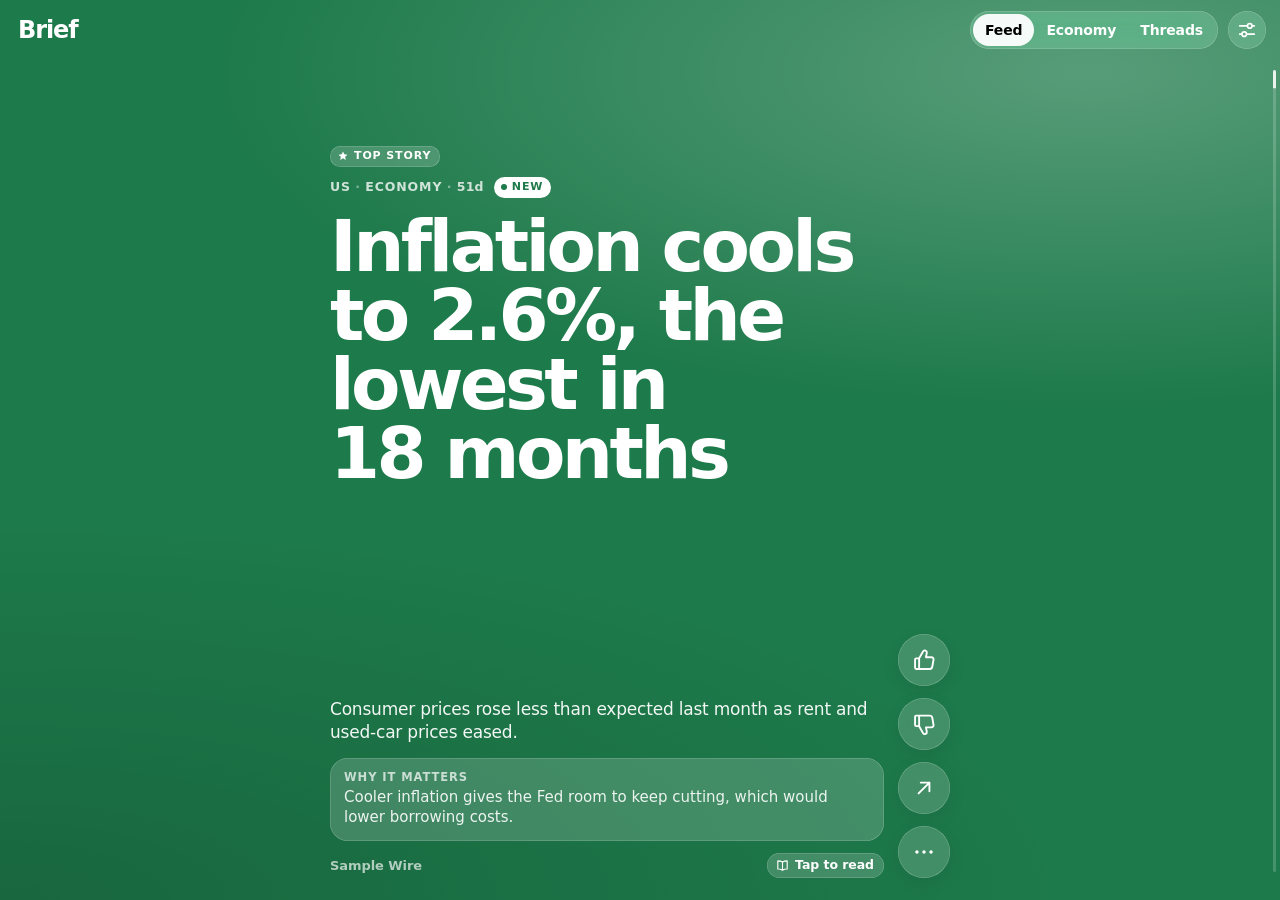
==== commit ee2289bb: "Posters wired to rank.js/taste.js + tap-to-read articles from source pages Reader sheet (single tap;" ====
--- a/docs/index.html
+++ b/docs/index.html
@@ -63,6 +63,19 @@
       <div class="sheet-body" id="sheet-body"></div>
     </div>
 
+    <button class="new-pill" id="new-pill" type="button" hidden></button>
+
+    <div class="reader" id="reader" role="dialog" aria-modal="true" aria-labelledby="r-title" hidden>
+      <div class="r-bar" id="r-bar">
+        <div class="r-bar-bg" aria-hidden="true"></div>
+        <div class="r-bar-title" id="r-bar-title" aria-hidden="true"></div>
+        <button class="r-close" id="r-close" type="button" aria-label="Close">
+          <svg viewBox="0 0 24 24" aria-hidden="true"><path d="M6.5 6.5l11 11M17.5 6.5l-11 11"/></svg>
+        </button>
+      </div>
+      <div class="r-scroll" id="r-scroll"></div>
+    </div>
+
     <div class="toast" id="toast" role="status" aria-live="polite"></div>
 
     <noscript><p style="padding:96px 20px">Brief needs JavaScript to load the feed.</p></noscript>
--- a/docs/styles.css
+++ b/docs/styles.css
@@ -813,6 +813,277 @@
 }
 .toast.show { opacity: 1; transform: translate(-50%, 0); }
 
+/* ------------------------------------------------------------------ tap-to-read hint (first card) */
+
+.outlets-row { display: flex; align-items: center; gap: 10px; margin-top: 12px; min-width: 0; }
+.outlets-row .outlets { margin-top: 0; flex: 1 1 auto; min-width: 0; }
+.tap-hint {
+  flex: none;
+  display: inline-flex; align-items: center; gap: 5px;
+  padding: 4px 10px 4px 8px;
+  border-radius: 999px;
+  background: var(--glass);
+  box-shadow: inset 0 0 0 0.5px var(--glass-edge);
+  font-size: 12.5px;
+  font-weight: 700;
+  letter-spacing: -0.005em;
+  color: var(--ink);
+  transition: opacity 0.35s var(--ease-out), transform 0.35s var(--ease-out);
+}
+.tap-hint svg { width: 15px; height: 15px; fill: none; stroke: currentColor; stroke-width: 1.8; stroke-linecap: round; stroke-linejoin: round; }
+.motion .tap-hint { animation: hint-breathe 2.6s var(--ease-out) 1.2s infinite; }
+.tap-hint.bye { opacity: 0 !important; transform: scale(0.9); animation: none; }
+@keyframes hint-breathe { 0%, 100% { opacity: 1; } 50% { opacity: 0.55; } }
+
+/* ------------------------------------------------------------------ "N new stories ↑" pill */
+
+.new-pill {
+  position: fixed;
+  z-index: 35;
+  left: 50%;
+  top: calc(var(--safe-t) + 62px);
+  display: inline-flex; align-items: center; gap: 6px;
+  padding: 10px 14px 10px 17px;
+  border-radius: 999px;
+  background: rgba(30, 30, 32, 0.86);
+  color: #fff;
+  font-size: 15px;
+  font-weight: 700;
+  letter-spacing: -0.01em;
+  box-shadow: 0 8px 24px rgba(0, 0, 0, 0.22);
+  -webkit-backdrop-filter: blur(20px) saturate(170%);
+  backdrop-filter: blur(20px) saturate(170%);
+  opacity: 0;
+  transform: translate(-50%, -16px) scale(0.92);
+  transition: opacity 0.25s var(--ease-out), transform 0.55s var(--spring);
+}
+.new-pill.show { opacity: 1; transform: translate(-50%, 0) scale(1); }
+.new-pill:active { transform: translate(-50%, 0) scale(0.95); }
+.new-pill svg { width: 17px; height: 17px; fill: none; stroke: currentColor; stroke-width: 2.2; stroke-linecap: round; stroke-linejoin: round; }
+body:not([data-tab="feed"]) .new-pill { opacity: 0; pointer-events: none; }
+
+/* ------------------------------------------------------------------ reader (tap to read) */
+
+.reader {
+  --ink: #111114;
+  position: fixed;
+  z-index: 45;
+  top: 0; left: 0; right: 0;
+  bottom: -80px;            /* room for the spring overshoot */
+  padding-bottom: 80px;
+  display: flex;
+  flex-direction: column;
+  background: var(--bg);
+  color: var(--label);
+  transform: translateY(100%);
+  transition: transform 0.36s var(--ease-out);
+  will-change: transform;
+  box-shadow: 0 -12px 40px rgba(0, 0, 0, 0.18);
+}
+.reader[data-ink="light"] { --ink: #ffffff; }
+.reader.open { transform: translateY(0); transition: transform 0.6s var(--spring-soft); }
+.reader.dragging { transition: none; }
+body.reading .feed { pointer-events: none; }
+
+.r-scroll {
+  position: relative;
+  flex: 1 1 auto;
+  min-height: 0;
+  overflow-y: auto;
+  overflow-x: hidden;
+  overscroll-behavior: contain;
+  -webkit-overflow-scrolling: touch;
+}
+
+/* top bar: transparent over the poster header, iOS material once the header scrolls away */
+.r-bar {
+  position: absolute;
+  z-index: 2;
+  top: 0; left: 0; right: 0;
+  height: calc(var(--safe-t) + 56px);
+  pointer-events: none;
+}
+.r-bar-bg {
+  position: absolute; inset: 0;
+  background: var(--sheet-bg);
+  -webkit-backdrop-filter: blur(24px) saturate(180%);
+  backdrop-filter: blur(24px) saturate(180%);
+  box-shadow: 0 0.5px 0 var(--hair);
+  opacity: 0;
+  transition: opacity 0.25s var(--ease-out);
+}
+.r-bar-title {
+  position: absolute;
+  left: calc(var(--safe-l) + 64px); right: calc(var(--safe-r) + 64px);
+  bottom: 0; height: 56px;
+  line-height: 56px;
+  text-align: center;
+  font-size: 15px;
+  font-weight: 700;
+  letter-spacing: -0.01em;
+  white-space: nowrap; overflow: hidden; text-overflow: ellipsis;
+  opacity: 0;
+  transform: translateY(6px);
+  transition: opacity 0.25s var(--ease-out), transform 0.35s var(--spring-soft);
+}
+.reader.scrolled .r-bar-bg { opacity: 1; }
+.reader.scrolled .r-bar-title { opacity: 1; transform: none; }
+.r-close {
+  position: absolute;
+  top: calc(var(--safe-t) + 9px);
+  right: calc(var(--safe-r) + 14px);
+  width: 38px; height: 38px;
+  border-radius: 50%;
+  display: grid; place-items: center;
+  pointer-events: auto;
+  color: var(--ink);
+  background: color-mix(in srgb, var(--ink) 18%, transparent);
+  box-shadow: inset 0 0 0 0.5px color-mix(in srgb, var(--ink) 26%, transparent);
+  -webkit-backdrop-filter: blur(20px);
+  backdrop-filter: blur(20px);
+  transition: transform 0.4s var(--spring);
+}
+.r-close:active { transform: scale(0.88); }
+.r-close svg { width: 18px; height: 18px; fill: none; stroke: currentColor; stroke-width: 2.4; stroke-linecap: round; }
+.reader.scrolled .r-close { color: var(--label); background: var(--fill); box-shadow: none; }
+
+/* poster-color header */
+.r-head {
+  position: relative;
+  overflow: hidden;
+  background: var(--field);
+  color: var(--ink);
+  padding:
+    calc(var(--safe-t) + 64px)
+    calc(var(--safe-r) + 22px)
+    30px
+    calc(var(--safe-l) + 22px);
+}
+.r-head::before {
+  content: "";
+  position: absolute; inset: 0;
+  background:
+    radial-gradient(130% 80% at 100% 0%, rgba(255, 255, 255, 0.16), transparent 60%),
+    radial-gradient(120% 70% at 0% 100%, rgba(0, 0, 0, 0.12), transparent 70%);
+  pointer-events: none;
+}
+.r-head > * { position: relative; }
+.r-grab { position: absolute; top: calc(var(--safe-t) + 7px); left: 0; right: 0; display: grid; place-items: center; }
+.r-grab span { width: 38px; height: 5px; border-radius: 3px; background: color-mix(in srgb, var(--ink) 40%, transparent); }
+.r-eyebrow {
+  font-size: 12.5px;
+  font-weight: 700;
+  letter-spacing: 0.07em;
+  text-transform: uppercase;
+  color: color-mix(in srgb, var(--ink) 78%, transparent);
+}
+.r-eyebrow .sep { opacity: 0.55; margin: 0 0.45em; }
+.r-eyebrow .age { text-transform: none; letter-spacing: 0.02em; }
+.r-title {
+  margin: 12px 0 0;
+  max-width: 18em;
+  font-size: clamp(32px, 9.4vw, 46px);
+  font-weight: 850;
+  line-height: 1.02;
+  letter-spacing: -0.042em;
+  text-wrap: balance;
+  overflow-wrap: break-word;
+  color: var(--ink);
+}
+
+/* body: comfortable reading type */
+.r-body {
+  max-width: 34em;
+  margin: 0 auto;
+  padding:
+    26px
+    calc(var(--safe-r) + 22px)
+    calc(var(--safe-b) + 40px)
+    calc(var(--safe-l) + 22px);
+  font-size: 18px;
+}
+.r-article p {
+  margin: 0 0 1em;
+  font-size: 18px;
+  line-height: 1.5;
+  letter-spacing: -0.008em;
+  color: var(--label);
+}
+.r-article p:first-child { font-weight: 600; }
+.r-article.in { animation: r-fade 0.4s var(--ease-out); }
+@keyframes r-fade { from { opacity: 0; } to { opacity: 1; } }
+.r-fallback { font-size: 15px !important; font-weight: 550 !important; color: var(--label2) !important; }
+.r-skel { padding: 4px 0 14px; }
+.r-skel i {
+  display: block;
+  height: 15px;
+  margin: 0 0 13px;
+  border-radius: 8px;
+  background: var(--fill);
+  animation: r-pulse 1.3s ease-in-out infinite;
+}
+@keyframes r-pulse { 0%, 100% { opacity: 1; } 50% { opacity: 0.45; } }
+
+.r-why {
+  margin: 10px 0 0;
+  padding: 14px 16px 15px;
+  border-radius: 16px;
+  background: var(--group);
+}
+.r-why b {
+  display: block;
+  margin-bottom: 4px;
+  font-size: 12px;
+  font-weight: 750;
+  letter-spacing: 0.08em;
+  text-transform: uppercase;
+  color: color-mix(in srgb, var(--field) 82%, #000);
+}
+.r-why p { margin: 0; font-size: 16px; line-height: 1.42; font-weight: 500; }
+
+.r-votes { display: grid; grid-template-columns: 1fr 1fr; gap: 10px; margin-top: 28px; }
+.r-vote {
+  display: flex; align-items: center; justify-content: center; gap: 8px;
+  min-height: 52px;
+  border-radius: 14px;
+  background: var(--group);
+  color: var(--label);
+  font-size: 16px;
+  font-weight: 650;
+  transition: transform 0.4s var(--spring);
+}
+.r-vote:active { transform: scale(0.95); }
+.r-vote svg { width: 22px; height: 22px; fill: none; stroke: currentColor; stroke-width: 1.75; stroke-linecap: round; stroke-linejoin: round; }
+.r-vote[aria-pressed="true"] { background: var(--field); color: var(--ink); }
+.r-vote[aria-pressed="true"] svg .fillable { fill: currentColor; }
+.r-vote.pop { animation: pop 0.5s var(--spring); }
+
+/* reader in dark: black header with the family tone in the type, like the dark posters */
+@media (prefers-color-scheme: dark) {
+  :root:not([data-theme="light"]) .reader { --ink: #ffffff; }
+  :root:not([data-theme="light"]) .r-head { background: #000; }
+  :root:not([data-theme="light"]) .r-head::before {
+    background:
+      radial-gradient(90% 70% at 0% 10%, color-mix(in srgb, var(--tone) 30%, transparent), transparent 70%),
+      radial-gradient(80% 50% at 100% 100%, color-mix(in srgb, var(--tone) 10%, transparent), transparent 70%);
+  }
+  :root:not([data-theme="light"]) .r-title { color: var(--tone); }
+  :root:not([data-theme="light"]) .r-why b { color: var(--tone); }
+  :root:not([data-theme="light"]) .r-vote[aria-pressed="true"] { background: var(--tone); color: #000; }
+  :root:not([data-theme="light"]) .new-pill { background: rgba(58, 58, 60, 0.86); }
+}
+:root[data-theme="dark"] .reader { --ink: #ffffff; }
+:root[data-theme="dark"] .r-head { background: #000; }
+:root[data-theme="dark"] .r-head::before {
+  background:
+    radial-gradient(90% 70% at 0% 10%, color-mix(in srgb, var(--tone) 30%, transparent), transparent 70%),
+    radial-gradient(80% 50% at 100% 100%, color-mix(in srgb, var(--tone) 10%, transparent), transparent 70%);
+}
+:root[data-theme="dark"] .r-title { color: var(--tone); }
+:root[data-theme="dark"] .r-why b { color: var(--tone); }
+:root[data-theme="dark"] .r-vote[aria-pressed="true"] { background: var(--tone); color: #000; }
+:root[data-theme="dark"] .new-pill { background: rgba(58, 58, 60, 0.86); }
+
 @media (prefers-reduced-motion: reduce) {
   *, *::before, *::after { transition: none !important; animation: none !important; }
   .burst { display: none; }
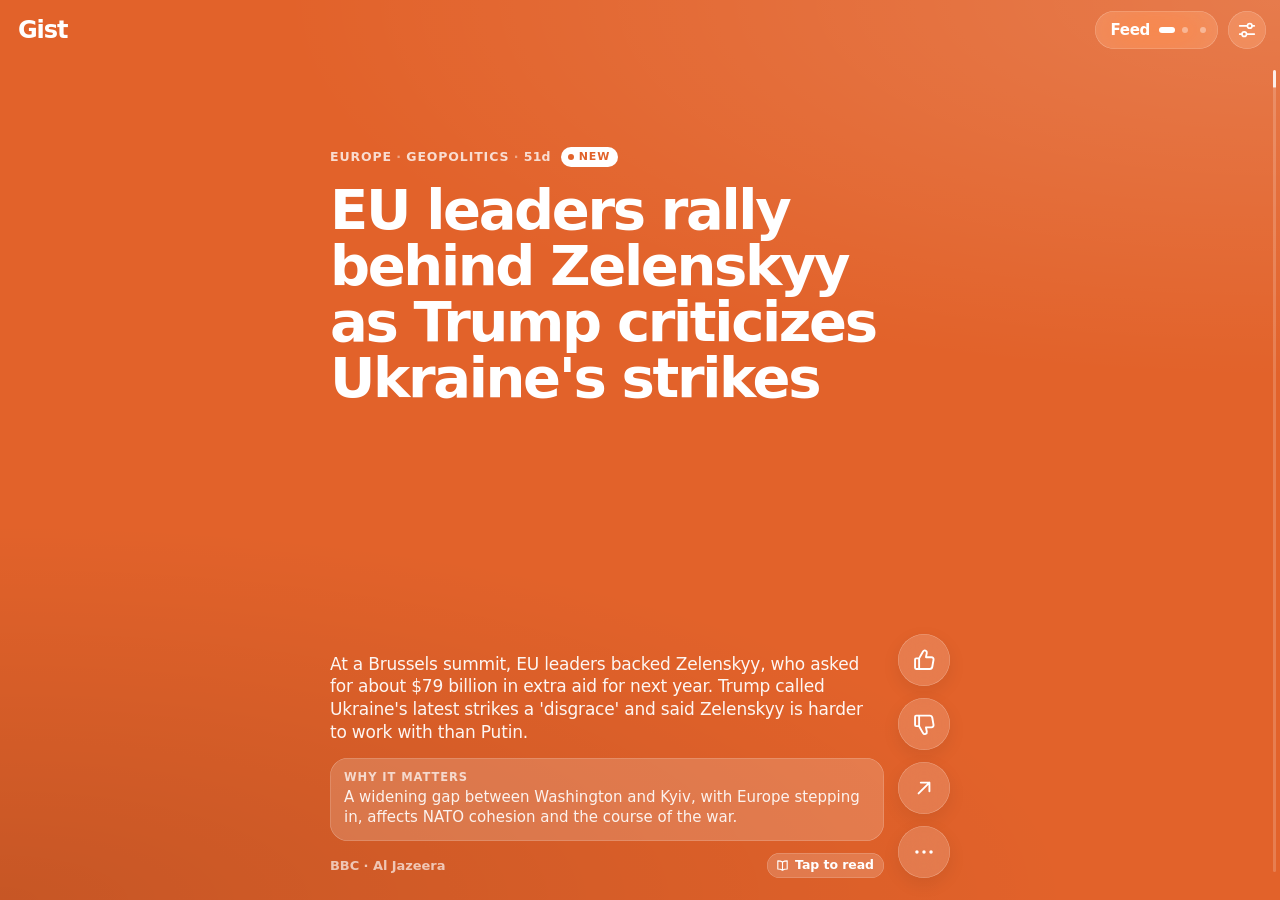
==== commit 96f2105b: "Swipe between sections + page-dot indicator; rename display name to Gist with a card-stack icon - Ho" ====
--- a/docs/index.html
+++ b/docs/index.html
@@ -3,14 +3,14 @@
   <head>
     <meta charset="UTF-8" />
     <meta name="viewport" content="width=device-width, initial-scale=1, viewport-fit=cover" />
-    <title>Brief</title>
+    <title>Gist</title>
     <meta name="description" content="A news feed you can doomscroll: bold cards, three drops a day, ranked on your phone by your votes." />
 
     <!-- iOS home-screen web app -->
     <meta name="apple-mobile-web-app-capable" content="yes" />
     <meta name="mobile-web-app-capable" content="yes" />
     <meta name="apple-mobile-web-app-status-bar-style" content="black-translucent" />
-    <meta name="apple-mobile-web-app-title" content="Brief" />
+    <meta name="apple-mobile-web-app-title" content="Gist" />
     <link rel="apple-touch-icon" sizes="180x180" href="./apple-touch-icon.png" />
     <link rel="icon" type="image/svg+xml" href="./icon.svg" />
     <link rel="icon" type="image/png" sizes="192x192" href="./icon-192.png" />
@@ -37,11 +37,16 @@
   <body data-tab="feed" data-ink="light">
     <header class="chrome" id="chrome">
       <div class="chrome-row">
-        <div class="wordmark">Brief</div>
-        <nav class="seg" role="tablist" id="tabs" aria-label="Sections">
-          <button role="tab" type="button" data-tab="feed">Feed</button>
-          <button role="tab" type="button" data-tab="economy">Economy</button>
-          <button role="tab" type="button" data-tab="threads">Threads</button>
+        <div class="wordmark">Gist</div>
+        <!-- Page indicator: swipe left/right to change section; the dots are also tappable. -->
+        <nav class="pager" role="tablist" id="tabs" aria-label="Sections (swipe left or right)">
+          <span class="pager-label" id="pager-label" aria-hidden="true">Feed</span>
+          <span class="pager-dots">
+            <span class="pager-thumb" aria-hidden="true"></span>
+            <button role="tab" type="button" data-tab="feed" aria-label="Feed"></button>
+            <button role="tab" type="button" data-tab="economy" aria-label="Economy"></button>
+            <button role="tab" type="button" data-tab="threads" aria-label="Threads"></button>
+          </span>
         </nav>
         <button class="gear" type="button" id="gear" aria-label="Settings">
           <svg viewBox="0 0 24 24" aria-hidden="true"><path d="M4 7.5h8.5M17.5 7.5H20M4 16.5h2.5M11.5 16.5H20"/><circle cx="15" cy="7.5" r="2.5"/><circle cx="9" cy="16.5" r="2.5"/></svg>
@@ -52,7 +57,7 @@
     <div class="progress" id="progress" aria-hidden="true"><div class="progress-fill" id="progress-fill"></div></div>
 
     <main id="feed" class="feed" aria-label="Feed" tabindex="-1">
-      <article class="card loading" aria-label="Loading"><div class="poster"><div class="hl"><div class="hl-t">Brief</div></div></div></article>
+      <article class="card loading" aria-label="Loading"><div class="poster"><div class="hl"><div class="hl-t">Gist</div></div></div></article>
     </main>
     <section id="economy" class="page" aria-label="Economy" hidden></section>
     <section id="threads" class="page" aria-label="Threads" hidden></section>
@@ -78,6 +83,6 @@
 
     <div class="toast" id="toast" role="status" aria-live="polite"></div>
 
-    <noscript><p style="padding:96px 20px">Brief needs JavaScript to load the feed.</p></noscript>
+    <noscript><p style="padding:96px 20px">Gist needs JavaScript to load the feed.</p></noscript>
   </body>
 </html>
--- a/docs/styles.css
+++ b/docs/styles.css
@@ -156,26 +156,58 @@
   margin-right: auto;
   transition: color 0.3s;
 }
-.seg {
+/* Page indicator: current section name + three dots; the thumb slides with --pos (0 feed … 2 threads),
+   which app.js sets continuously while you swipe. */
+.pager {
+  --pos: 0;
+  --step: 18px;
+  height: 38px;
   display: flex;
-  padding: 3px;
+  align-items: center;
+  gap: 8px;
+  padding: 0 6px 0 15px;
   border-radius: 999px;
+  color: var(--c-ink);
   background: var(--c-glass);
   box-shadow: inset 0 0 0 0.5px var(--c-glass-edge);
   -webkit-backdrop-filter: blur(24px) saturate(170%);
   backdrop-filter: blur(24px) saturate(170%);
-}
-.seg button {
-  height: 32px;
-  padding: 0 12px;
-  border-radius: 999px;
-  font-size: 14px;
-  font-weight: 650;
-  letter-spacing: -0.01em;
-  color: var(--c-ink);
-  transition: background-color 0.25s, color 0.25s;
-}
-.seg button[aria-selected="true"] { background: var(--c-sel); color: var(--c-sel-ink); }
+  transition: color 0.3s;
+}
+.pager-label {
+  font-size: 15px;
+  font-weight: 750;
+  letter-spacing: -0.02em;
+}
+.pager-label.swap { animation: pager-swap 0.32s var(--ease-out); }
+@keyframes pager-swap { from { opacity: 0; transform: translateY(5px); } }
+.pager-dots { position: relative; display: flex; }
+.pager-dots button {
+  width: var(--step);
+  height: 38px;
+  display: grid;
+  place-items: center;
+}
+.pager-dots button::before {
+  content: "";
+  width: 6px; height: 6px;
+  border-radius: 50%;
+  background: currentColor;
+  opacity: 0.38;
+}
+.pager-dots button:focus-visible { outline: 2px solid currentColor; outline-offset: -8px; border-radius: 999px; }
+.pager-thumb {
+  position: absolute;
+  top: 50%;
+  left: calc(var(--pos) * var(--step) + var(--step) / 2 - 8px);
+  width: 16px; height: 6px;
+  margin-top: -3px;
+  border-radius: 3px;
+  background: currentColor;
+  pointer-events: none;
+  transition: left 0.32s var(--spring-soft);
+}
+body.swiping .pager-thumb { transition: none; }
 .gear {
   width: 38px; height: 38px;
   border-radius: 50%;
@@ -224,6 +256,13 @@
   outline: none;
 }
 .feed::-webkit-scrollbar { display: none; }
+.feed { touch-action: pan-y; }
+
+/* Tab swipe: the current section and its neighbour are moved side by side by app.js. */
+.feed, .page { will-change: auto; }
+body.swiping .feed, body.swiping .page { will-change: transform; }
+.tab-snap { transition: transform 0.34s var(--spring-soft) !important; }
+body.swiping { -webkit-user-select: none; user-select: none; }
 
 .card {
   /* family vars default = silver */
@@ -243,7 +282,7 @@
   background: var(--field);
   color: var(--ink);
   overflow: hidden;
-  touch-action: manipulation;
+  touch-action: pan-y; /* vertical scroll is the browser's; horizontal drags reach app.js for tab swipes */
   -webkit-user-select: none;
   user-select: none;
 }
@@ -581,6 +620,8 @@
 .page {
   position: fixed;
   inset: 0;
+  background: var(--bg);
+  touch-action: pan-y;
   overflow-y: auto;
   overscroll-behavior-y: contain;
   -webkit-overflow-scrolling: touch;
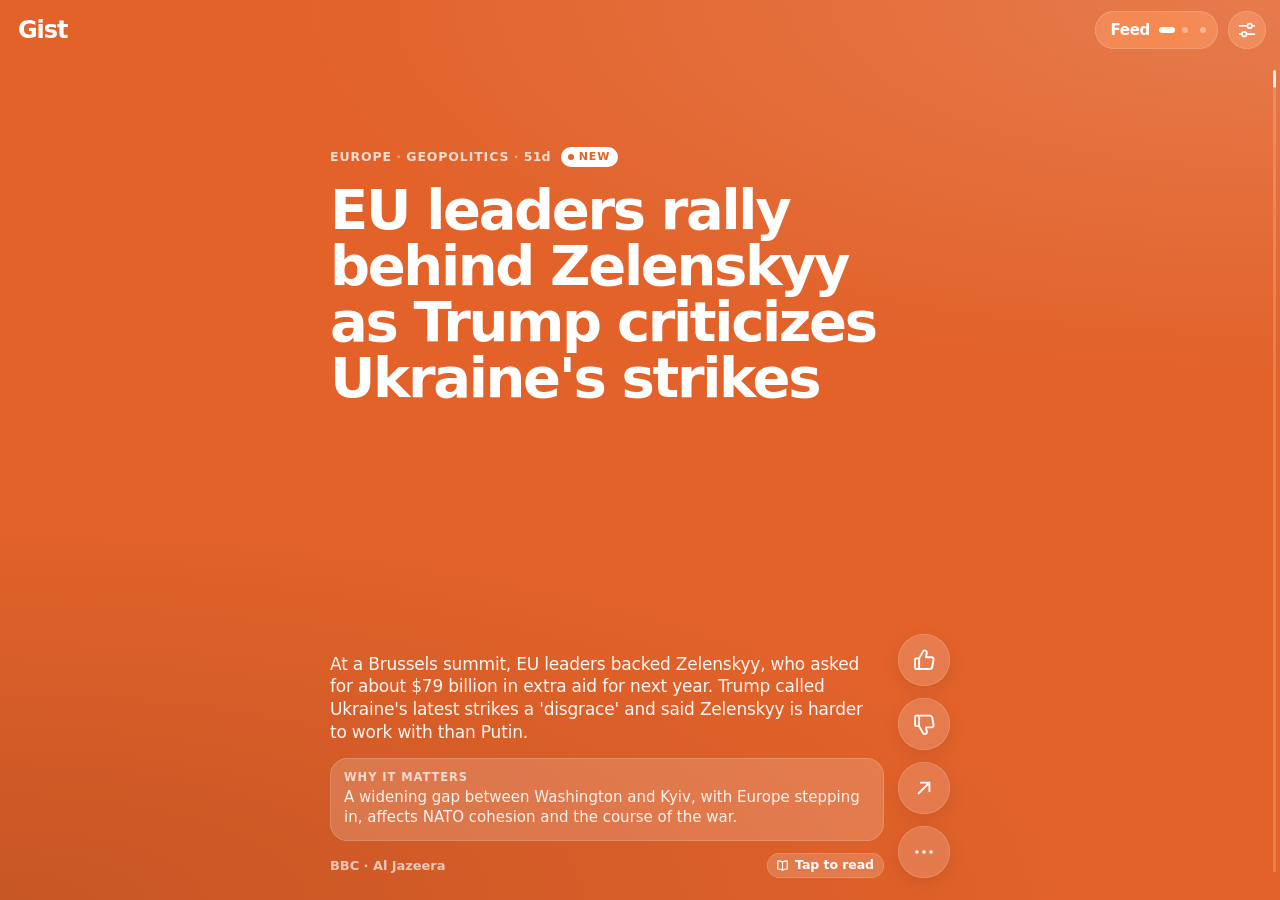
==== commit 4649eec8: "Tab swipe via a native horizontal scroll-snap strip instead of JS pointer tracking The pointer-event" ====
--- a/docs/index.html
+++ b/docs/index.html
@@ -56,11 +56,14 @@
 
     <div class="progress" id="progress" aria-hidden="true"><div class="progress-fill" id="progress-fill"></div></div>
 
-    <main id="feed" class="feed" aria-label="Feed" tabindex="-1">
-      <article class="card loading" aria-label="Loading"><div class="poster"><div class="hl"><div class="hl-t">Gist</div></div></div></article>
-    </main>
-    <section id="economy" class="page" aria-label="Economy" hidden></section>
-    <section id="threads" class="page" aria-label="Threads" hidden></section>
+    <!-- Sections side by side in a native horizontal scroll-snap strip: swipe left/right to change. -->
+    <div class="strip" id="strip">
+      <main id="feed" class="feed" aria-label="Feed" tabindex="-1">
+        <article class="card loading" aria-label="Loading"><div class="poster"><div class="hl"><div class="hl-t">Gist</div></div></div></article>
+      </main>
+      <section id="economy" class="page" aria-label="Economy"></section>
+      <section id="threads" class="page" aria-label="Threads"></section>
+    </div>
 
     <div class="scrim" id="scrim" hidden></div>
     <div class="sheet" id="sheet" role="dialog" aria-modal="true" aria-label="Details" hidden>
--- a/docs/styles.css
+++ b/docs/styles.css
@@ -244,9 +244,31 @@
 
 /* ------------------------------------------------------------------ feed */
 
-.feed {
+/* Sections strip: Feed | Economy | Threads side by side, one screen each. The phone's native scroller
+   does the horizontal swipe and snapping; each section scrolls vertically inside it. */
+.strip {
   position: fixed;
   inset: 0;
+  display: flex;
+  overflow-x: auto;
+  overflow-y: hidden;
+  scroll-snap-type: x mandatory;
+  overscroll-behavior-x: contain;
+  -webkit-overflow-scrolling: touch;
+  scrollbar-width: none;
+}
+.strip::-webkit-scrollbar { display: none; }
+.strip > .feed, .strip > .page {
+  position: relative;
+  inset: auto;
+  flex: 0 0 100%;
+  width: 100%;
+  height: 100%;
+  scroll-snap-align: start;
+  scroll-snap-stop: always;
+}
+
+.feed {
   overflow-y: auto;
   overflow-x: hidden;
   scroll-snap-type: y mandatory;
@@ -256,13 +278,6 @@
   outline: none;
 }
 .feed::-webkit-scrollbar { display: none; }
-.feed { touch-action: pan-y; }
-
-/* Tab swipe: the current section and its neighbour are moved side by side by app.js. */
-.feed, .page { will-change: auto; }
-body.swiping .feed, body.swiping .page { will-change: transform; }
-.tab-snap { transition: transform 0.34s var(--spring-soft) !important; }
-body.swiping { -webkit-user-select: none; user-select: none; }
 
 .card {
   /* family vars default = silver */
@@ -282,7 +297,7 @@
   background: var(--field);
   color: var(--ink);
   overflow: hidden;
-  touch-action: pan-y; /* vertical scroll is the browser's; horizontal drags reach app.js for tab swipes */
+  touch-action: manipulation;
   -webkit-user-select: none;
   user-select: none;
 }
@@ -618,10 +633,7 @@
 /* ------------------------------------------------------- pages (Economy, Threads) */
 
 .page {
-  position: fixed;
-  inset: 0;
   background: var(--bg);
-  touch-action: pan-y;
   overflow-y: auto;
   overscroll-behavior-y: contain;
   -webkit-overflow-scrolling: touch;
